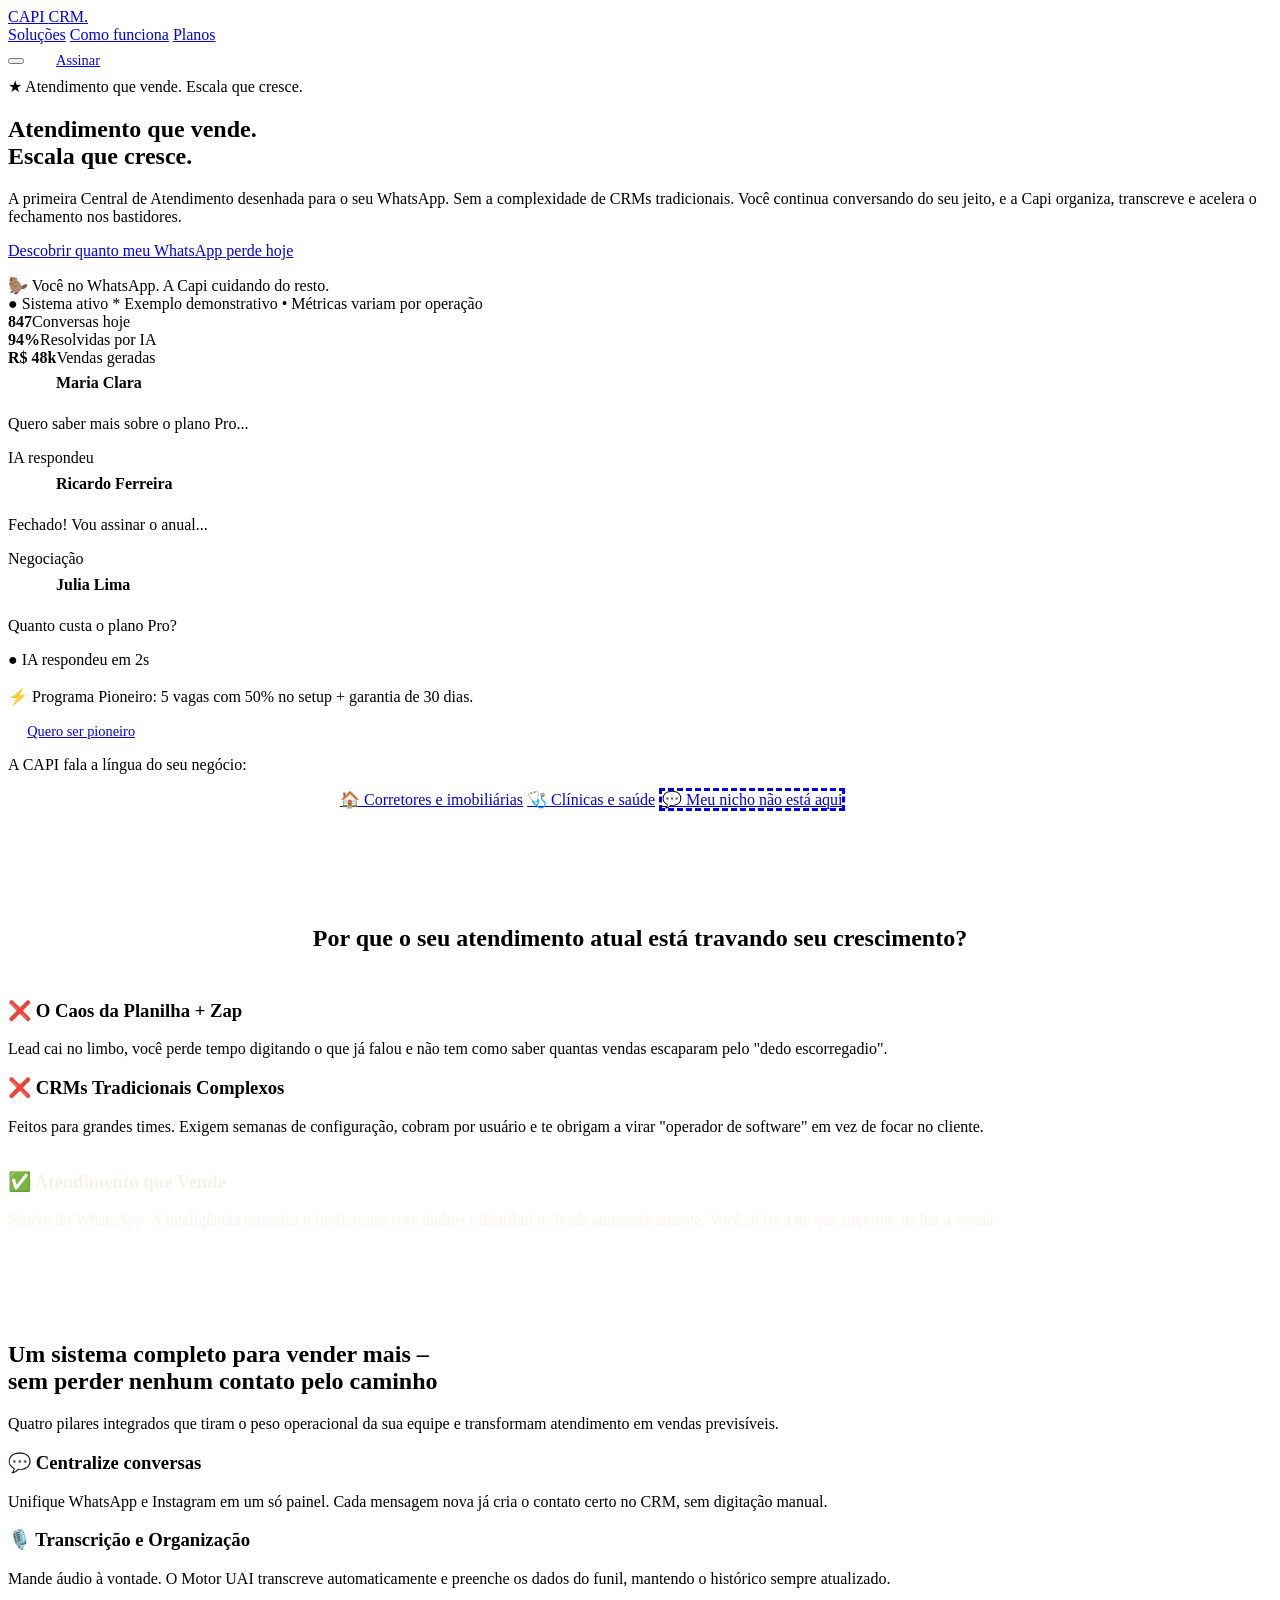
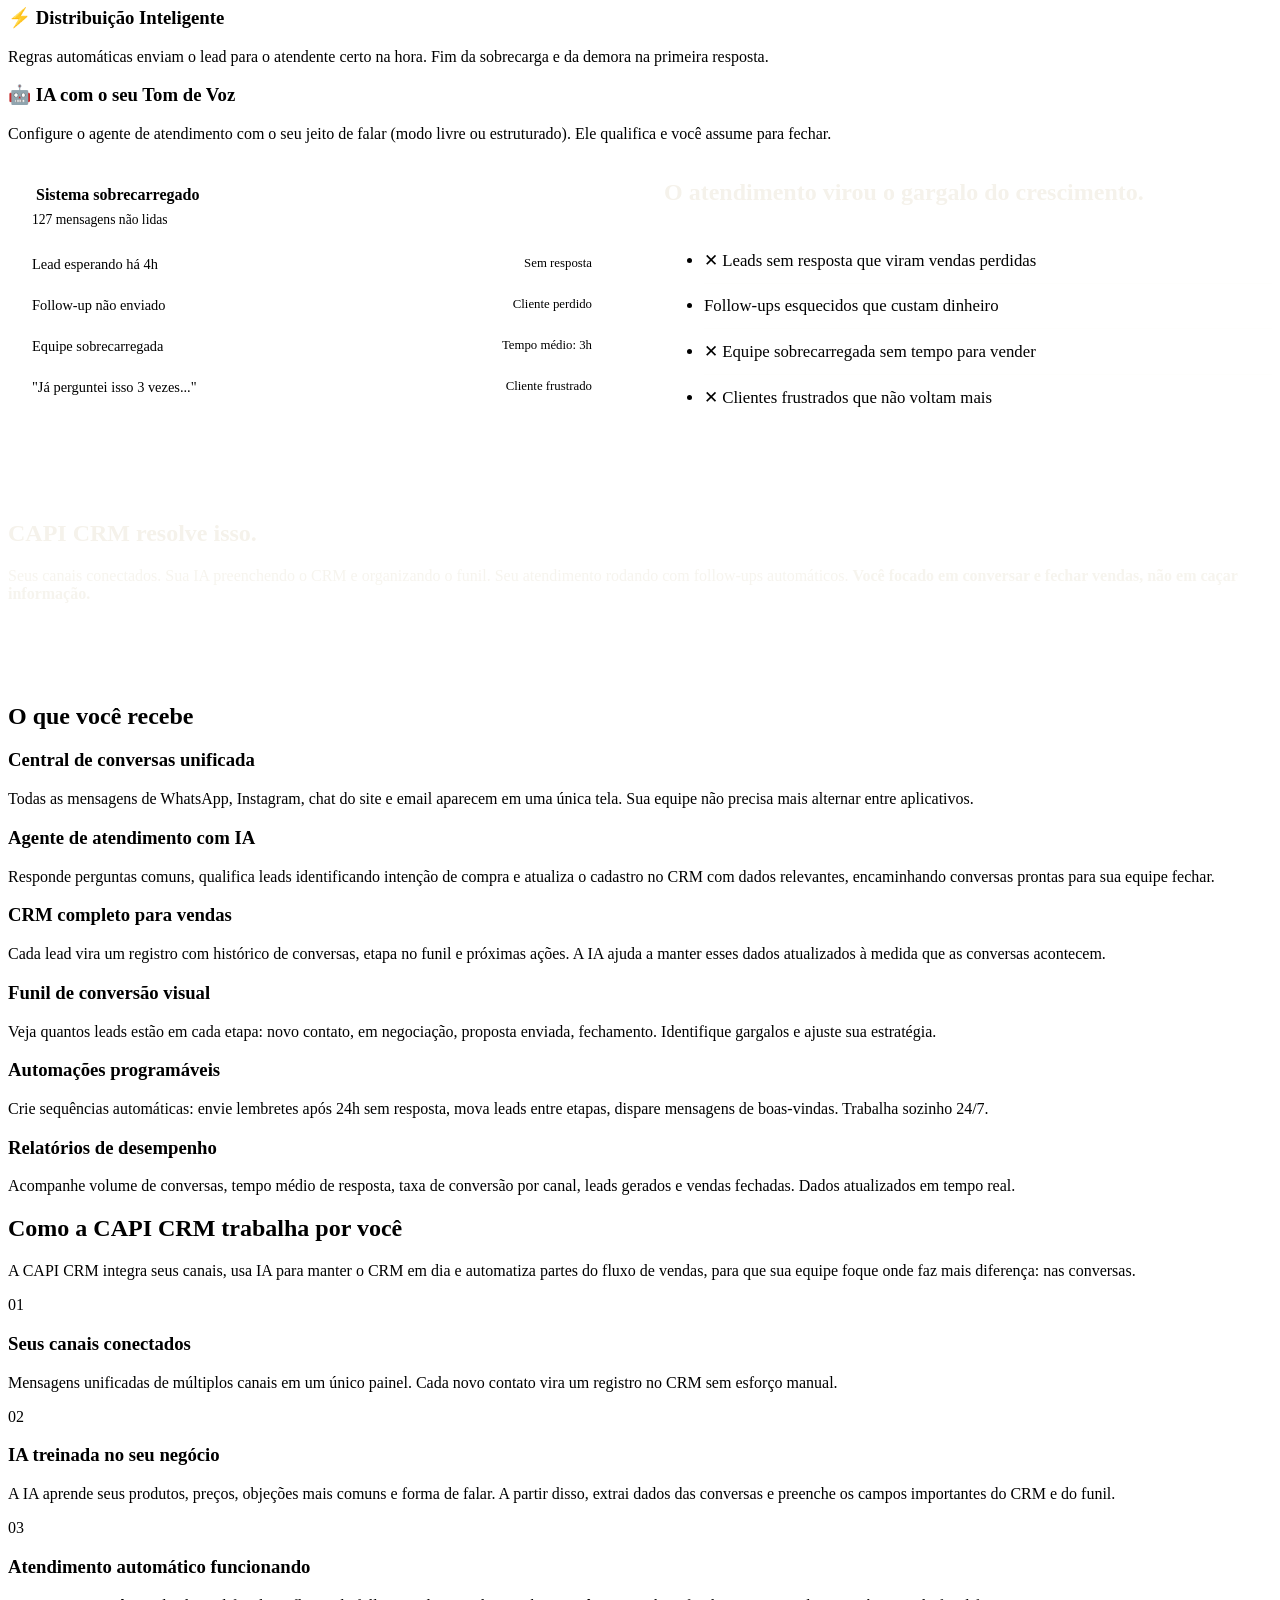
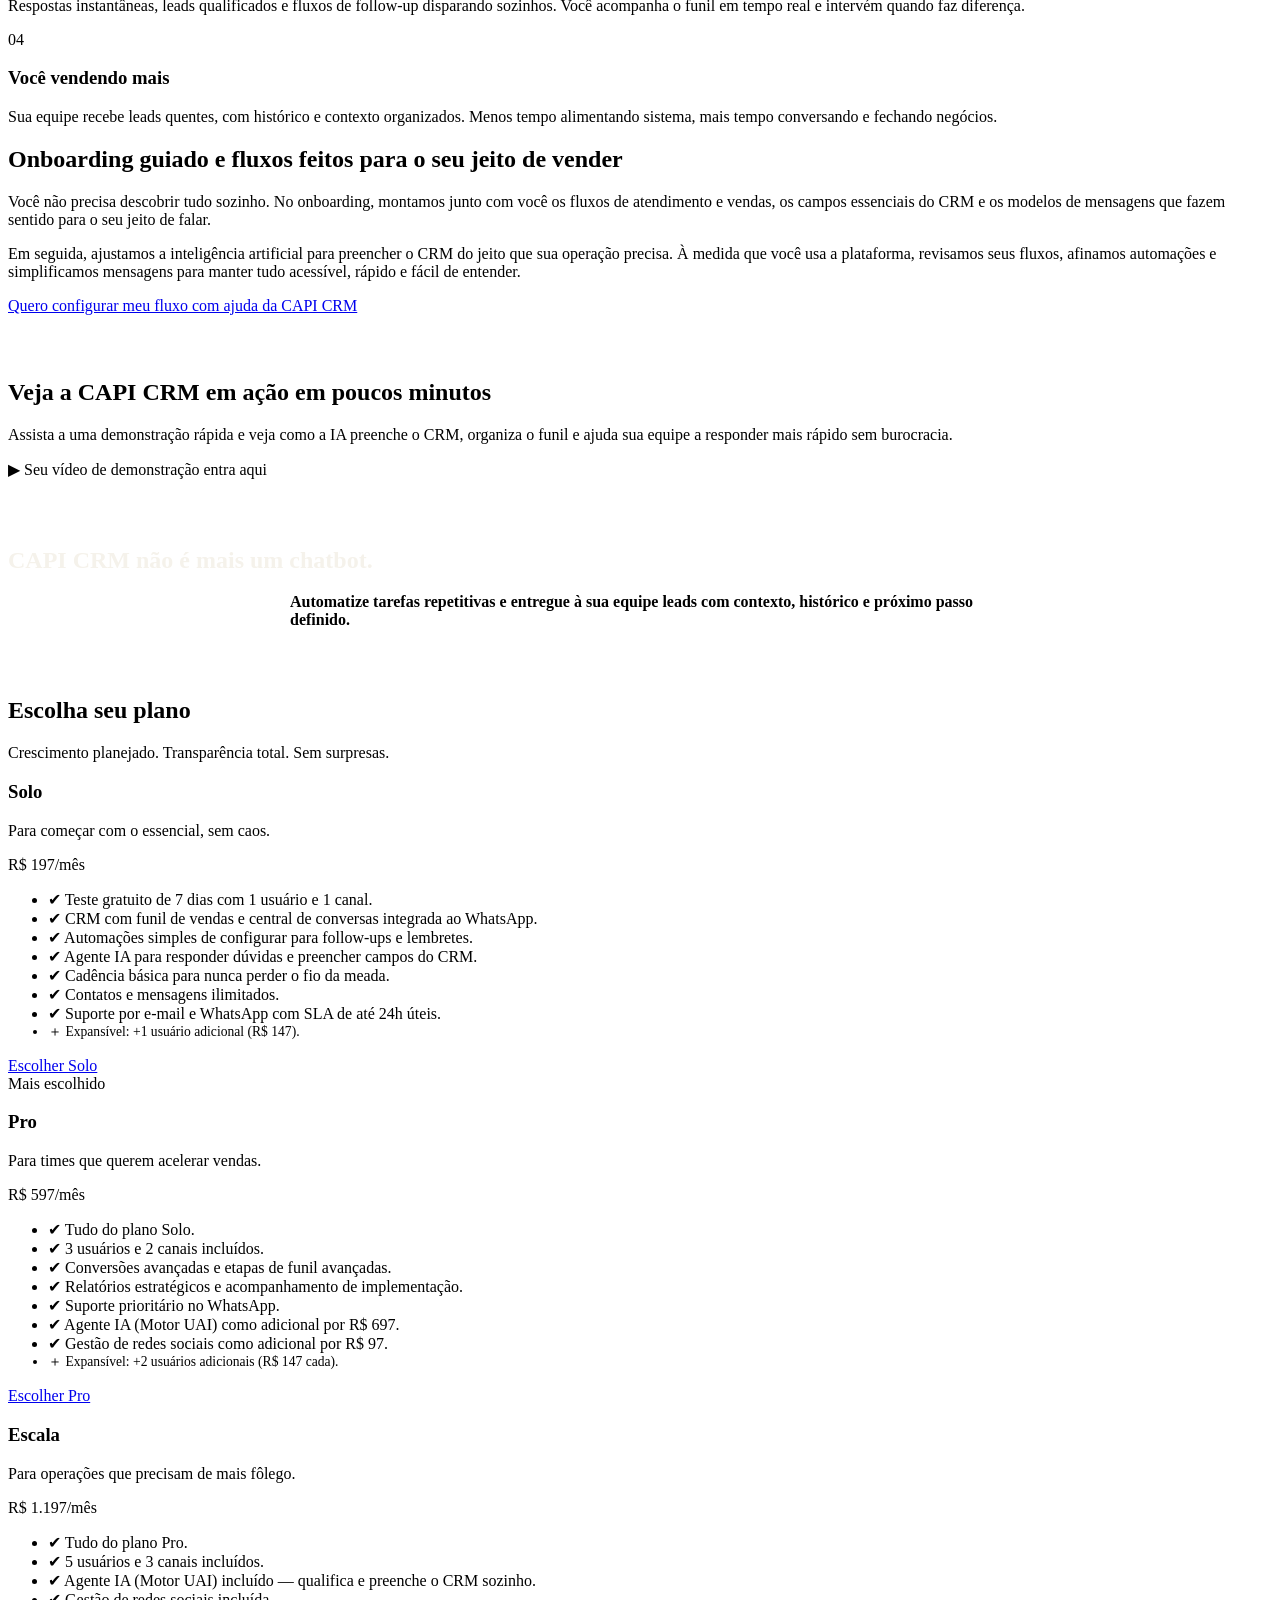
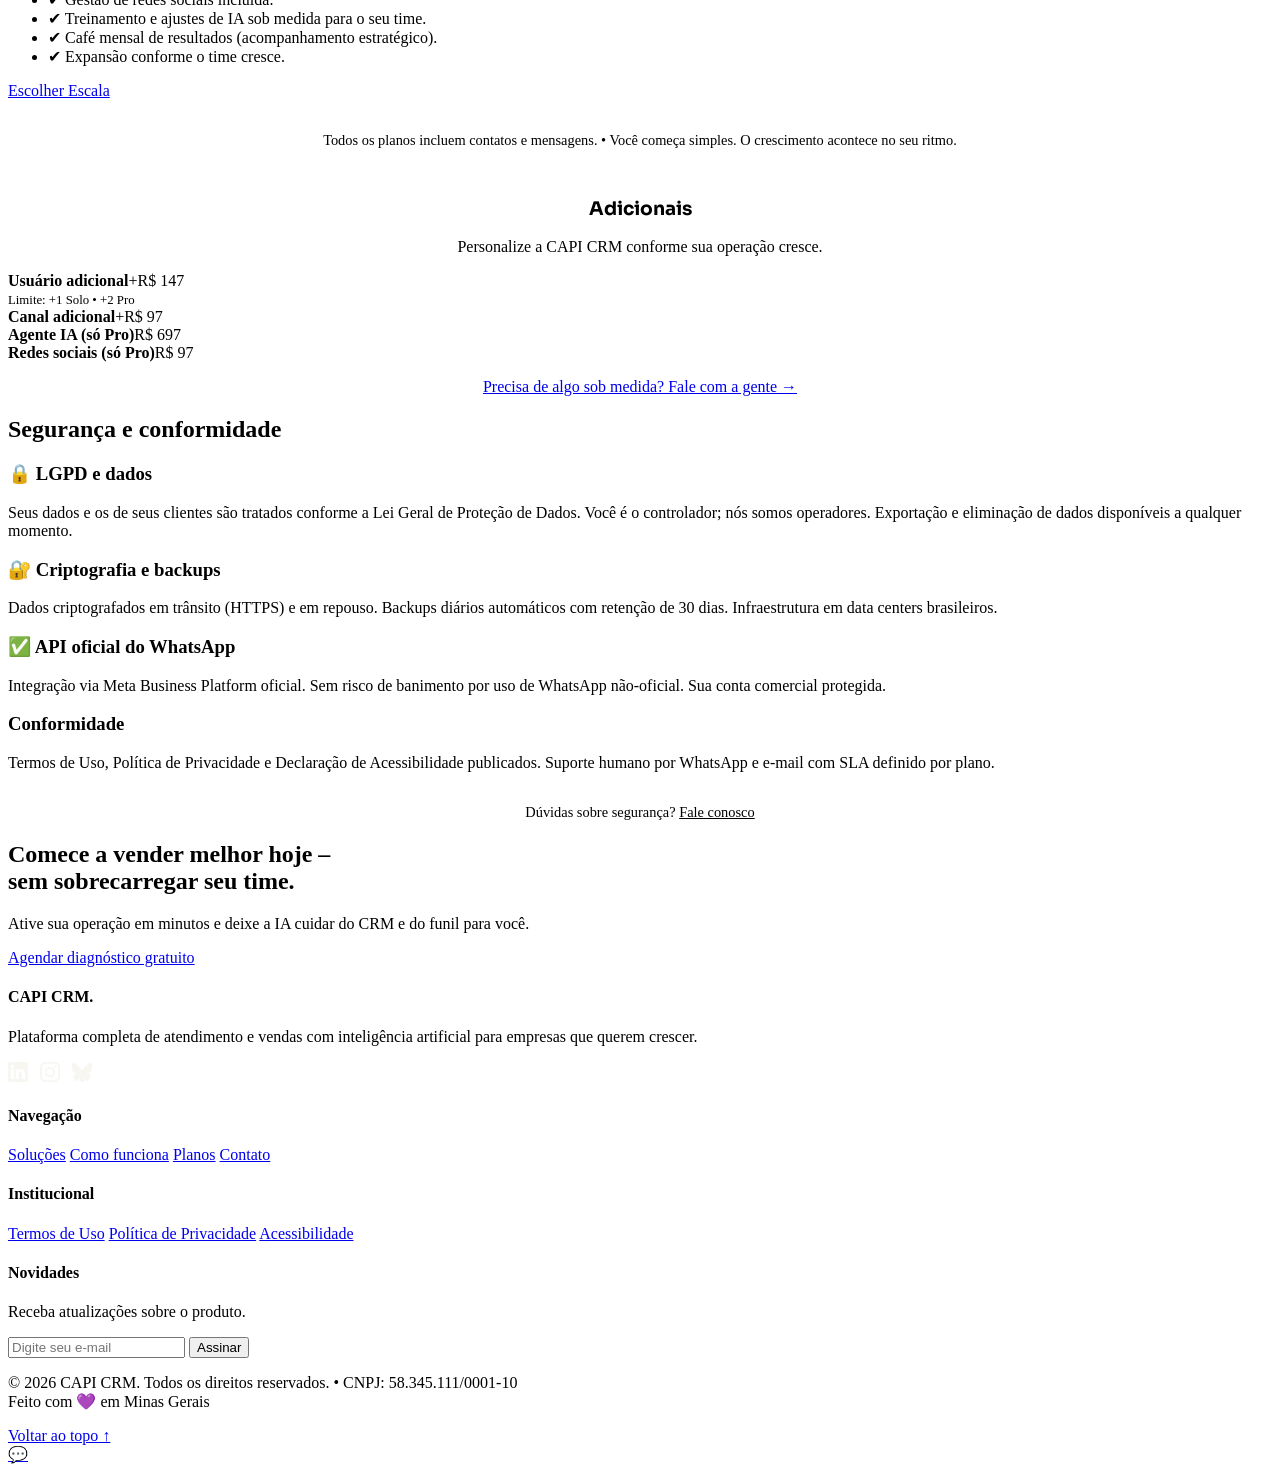
==== index.html @ 014c6a70 "Update index.html" ====
<!DOCTYPE html>
<html lang="pt-BR">
<head>
    <meta charset="UTF-8">
    <meta name="viewport" content="width=device-width, initial-scale=1.0">
    
    <!-- SEO & Meta Tags -->
    <title>CAPI CRM | Atendimento que vende. Escala que cresce.</title>
    <meta name="description" content="O CAPI CRM centraliza WhatsApp e Instagram em um só painel. IA preenche o CRM, faz follow-up e entrega venda quente. Teste 7 dias.">
    <meta name="keywords" content="CRM, WhatsApp Business, automação, IA, atendimento, vendas, follow-up">
    <meta name="author" content="CAPI CRM">
    <meta name="robots" content="index, follow">
    
    <!-- Open Graph / Facebook -->
    <meta property="og:type" content="website">
    <meta property="og:url" content="https://capicrm.ia.br/">
    <meta property="og:title" content="CAPI CRM | Atendimento que vende. Escala que cresce.">
    <meta property="og:description" content="Nenhum lead esquecido. Nenhuma conversa perdida. IA que preenche CRM e faz follow-up automático.">
    <meta property="og:image" content="https://capicrm.ia.br/og-image.jpg">
    <meta property="og:locale" content="pt_BR">
    <meta property="og:site_name" content="CAPI CRM">
    
    <!-- Twitter -->
    <meta property="twitter:card" content="summary_large_image">
    <meta property="twitter:url" content="https://capicrm.ia.br/">
    <meta property="twitter:title" content="CAPI CRM | Atendimento que vende. Escala que cresce.">
    <meta property="twitter:description" content="Nenhum lead esquecido. Nenhuma conversa perdida. IA que preenche CRM e faz follow-up automático.">
    <meta property="twitter:image" content="https://capicrm.ia.br/twitter-image.jpg">
    
    <!-- Favicon -->
    <link rel="icon" type="image/svg+xml" href="/favicon-capi.svg">
    
    <!-- Fonts -->
    <link rel="preconnect" href="https://fonts.googleapis.com">
    <link rel="preconnect" href="https://fonts.gstatic.com" crossorigin>
    <link href="https://fonts.googleapis.com/css2?family=Lexend:wght@400;500;600&family=Sora:wght@500;700;800&display=swap" rel="stylesheet">
    
    <!-- CSS -->
    <link rel="stylesheet" href="style.css">
    
    <!-- Umami Analytics -->
    <script defer src="https://cloud.umami.is/script.js" data-website-id="77a30db0-6968-4a80-81aa-db897de08b65"></script>
</head>
<body>

    <!-- HEADER -->
    <header class="site-header">
        <a href="#top" class="logo">CAPI <span class="crm">CRM</span><span class="dot">.</span></a>
        <nav>
            <a href="#solucoes">Soluções</a>
            <a href="#como-funciona">Como funciona</a>
            <a href="#planos">Planos</a>
        </nav>
        <div style="display: flex; align-items: center; gap: 1rem;">
            <button id="dark-toggle" aria-label="Alternar tema"></button>
            <a href="#planos" class="btn-primary" style="padding: 0.5rem 1rem; font-size: 0.9rem;">Assinar</a>
        </div>
    </header>

    <!-- HERO (Layout 2 colunas - Print 1) -->
    <section class="hero" id="top">
                    <div>
                <span class="badge">★ Atendimento que vende. Escala que cresce.</span>
                <h1 style="text-align: left;">Atendimento que vende.<br><span class="hl-underline" style="color: var(--brand-primary);">Escala que cresce.</span></h1>
                <p class="lead" style="text-align: left; margin-left: 0;">A primeira Central de Atendimento desenhada para o seu WhatsApp. Sem a complexidade de CRMs tradicionais. Você continua conversando do seu jeito, e a Capi organiza, transcreve e acelera o fechamento nos bastidores.</p>
                
                <div class="hero-ctas" style="justify-content: flex-start;">
                    <a href="diagnostico.html" class="btn-primary" data-umami-event="cta_diagnostico" data-umami-event-origem="hero">Descobrir quanto meu WhatsApp perde hoje</a>
                </div>
                
                <div class="trust-badges" style="justify-content: flex-start; margin-top: 1rem;">
                    <span>🦫 Você no WhatsApp. A Capi cuidando do resto.</span>
                </div>
            </div>

            <!-- Dashboard Mockup (com dados - Print 1) -->
            <div class="dashboard-mockup" style="margin-top: 0;">
                <div class="mockup-header">
                    <span class="mockup-status">● Sistema ativo</span>
                    <span class="mockup-note">* Exemplo demonstrativo • Métricas variam por operação</span>
                </div>
                <div class="mockup-stats">
                    <div class="stat"><strong>847</strong><span>Conversas hoje</span></div>
                    <div class="stat"><strong>94%</strong><span>Resolvidas por IA</span></div>
                    <div class="stat"><strong>R$ 48k</strong><span>Vendas geradas</span></div>
                </div>
                <div class="mockup-chats">
                    <div class="chat-bubble">
                        <div class="chat-avatar" style="background: var(--brand-primary); color: #fff; width: 32px; height: 32px; border-radius: 50%; display: inline-flex; align-items: center; justify-content: center; font-size: 0.75rem; font-weight: 700; margin-right: 0.75rem;">MC</div>
                        <div class="chat-content" style="display: inline; vertical-align: middle;">
                            <strong>Maria Clara</strong>
                            <p>Quero saber mais sobre o plano Pro...</p>
                        </div>
                        <span class="chat-tag">IA respondeu</span>
                    </div>
                    <div class="chat-bubble">
                        <div class="chat-avatar" style="background: var(--brand-primary); color: #fff; width: 32px; height: 32px; border-radius: 50%; display: inline-flex; align-items: center; justify-content: center; font-size: 0.75rem; font-weight: 700; margin-right: 0.75rem;">RF</div>
                        <div class="chat-content" style="display: inline; vertical-align: middle;">
                            <strong>Ricardo Ferreira</strong>
                            <p>Fechado! Vou assinar o anual...</p>
                        </div>
                        <span class="chat-tag tag-neg">Negociação</span>
                    </div>
                    <div class="chat-bubble">
                        <div class="chat-avatar" style="background: var(--brand-primary); color: #fff; width: 32px; height: 32px; border-radius: 50%; display: inline-flex; align-items: center; justify-content: center; font-size: 0.75rem; font-weight: 700; margin-right: 0.75rem;">JL</div>
                        <div class="chat-content" style="display: inline; vertical-align: middle;">
                            <strong>Julia Lima</strong>
                            <p>Quanto custa o plano Pro?</p>
                        </div>
                        <span class="chat-tag">● IA respondeu em 2s</span>
                    </div>
                </div>
            </div>
        </div>
    </section>

    <!-- Banner Pioneiro -->
    <div class="container">
        <div class="banner-pioneiro">
            <p>⚡ Programa Pioneiro: 5 vagas com 50% no setup + garantia de 30 dias.</p>
            <a href="diagnostico.html" class="btn-primary" style="padding: 0.6rem 1.2rem; font-size: 0.9rem;">Quero ser pioneiro</a>
        </div>
    </div>

    <!-- Nichos -->
    <section class="nichos">
        <div class="container">
            <p style="margin-bottom: 1rem; color: var(--text-soft);">A CAPI fala a língua do seu negócio:</p>
            <div class="nicho-grid" style="max-width: 600px; margin: 0 auto;">
                <a href="corretores.html" class="card-nicho">🏠 Corretores e imobiliárias</a>
                <a href="saude.html" class="card-nicho">🩺 Clínicas e saúde</a>
                <a href="diagnostico.html" class="card-nicho" style="border-style: dashed;">💬 Meu nicho não está aqui</a>
            </div>
        </div>
    </section>

    <!-- SEÇÃO: O FIM DO IMPROVISO (OCEANO AZUL) -->
    <section style="background: var(--bg-tint); padding: 4rem 0; margin: 2rem 0; border-radius: 12px;">
        <div class="container">
            <h2 style="text-align: center; margin-bottom: 3rem;">Por que o seu atendimento atual está travando seu crescimento?</h2>
            <div class="grid-3" style="gap: 2rem;">
                <!-- Coluna 1: O Caos -->
                <div class="card-feature" style="border-color: var(--alert-border);">
                    <h3 style="color: var(--alert-text);">❌ O Caos da Planilha + Zap</h3>
                    <p>Lead cai no limbo, você perde tempo digitando o que já falou e não tem como saber quantas vendas escaparam pelo "dedo escorregadio".</p>
                </div>

                <!-- Coluna 2: O Excesso -->
                <div class="card-feature">
                    <h3>❌ CRMs Tradicionais Complexos</h3>
                    <p>Feitos para grandes times. Exigem semanas de configuração, cobram por usuário e te obrigam a virar "operador de software" em vez de focar no cliente.</p>
                </div>

                <!-- Coluna 3: A Solução CAPI (Destaque) -->
                <div class="card-feature" style="background: var(--brand-dark); color: #F5F2EB; border: none; position: relative; overflow: hidden;">
                    <span style="position: absolute; top: 12px; right: 12px; background: var(--cta-on-dark); color: #fff; padding: 4px 12px; border-radius: 20px; font-size: 0.75rem; font-weight: bold; font-family: 'Sora', sans-serif;">O JEITO CAPI</span>
                    <h3 style="color: #F5F2EB;">✅ Atendimento que Vende</h3>
                    <p style="color: rgba(245,242,235,0.85);">Nativo do WhatsApp. A inteligência organiza o funil, transcreve áudios e distribui os leads automaticamente. Você só foca no que importa: fechar a venda.</p>
                </div>
            </div>
        </div>
    </section>
    <!-- FIM DA SEÇÃO -->

    <!-- 4 Pilares -->
    <section id="solucoes">
        <div class="container">
            <h2>Um sistema completo para vender mais –<br>sem perder nenhum contato pelo caminho</h2>
            <p class="sub">Quatro pilares integrados que tiram o peso operacional da sua equipe e transformam atendimento em vendas previsíveis.</p>
            
            <div class="grid-4">
                <div class="card-feature">
                    <h3>💬 Centralize conversas</h3>
                    <p>Unifique WhatsApp e Instagram em um só painel. Cada mensagem nova já cria o contato certo no CRM, sem digitação manual.</p>
                </div>
                <div class="card-feature">
                    <h3>🎙️ Transcrição e Organização</h3>
                    <p>Mande áudio à vontade. O Motor UAI transcreve automaticamente e preenche os dados do funil, mantendo o histórico sempre atualizado.</p>
                </div>
                <div class="card-feature">
                    <h3>⚡ Distribuição Inteligente</h3>
                    <p>Regras automáticas enviam o lead para o atendente certo na hora. Fim da sobrecarga e da demora na primeira resposta.</p>
                </div>
                <div class="card-feature">
                    <h3>🤖 IA com o seu Tom de Voz</h3>
                    <p>Configure o agente de atendimento com o seu jeito de falar (modo livre ou estruturado). Ele qualifica e você assume para fechar.</p>
                </div>
            </div>
        </div>
    </section>

    <!-- Dor (Seção Escura com card visual - Print 1) -->
    <section class="dor">
        <div class="container" style="display: grid; grid-template-columns: 1fr 1fr; gap: 3rem; align-items: center;">
            <div class="dor-visual">
                <div class="dor-card" style="background: var(--alert-bg); border: 1px solid var(--alert-border); border-radius: 12px; padding: 1.5rem;">
                    <strong style="color: var(--alert-text); display: block; margin-bottom: 0.5rem;">️ Sistema sobrecarregado</strong>
                    <span style="font-size: 0.85rem; color: var(--alert-text); display: block; margin-bottom: 1rem;">127 mensagens não lidas</span>
                    <ul style="list-style: none; padding: 0; margin: 0;">
                        <li style="padding: 0.75rem 0; border-bottom: 1px solid var(--alert-border); font-size: 0.9rem; display: flex; justify-content: space-between;">
                            Lead esperando há 4h <span style="color: var(--alert-text); font-size: 0.8rem;">Sem resposta</span>
                        </li>
                        <li style="padding: 0.75rem 0; border-bottom: 1px solid var(--alert-border); font-size: 0.9rem; display: flex; justify-content: space-between;">
                            Follow-up não enviado <span style="color: var(--alert-text); font-size: 0.8rem;">Cliente perdido</span>
                        </li>
                        <li style="padding: 0.75rem 0; border-bottom: 1px solid var(--alert-border); font-size: 0.9rem; display: flex; justify-content: space-between;">
                            Equipe sobrecarregada <span style="color: var(--alert-text); font-size: 0.8rem;">Tempo médio: 3h</span>
                        </li>
                        <li style="padding: 0.75rem 0; font-size: 0.9rem; display: flex; justify-content: space-between;">
                            "Já perguntei isso 3 vezes..." <span style="color: var(--alert-text); font-size: 0.8rem;">Cliente frustrado</span>
                        </li>
                    </ul>
                </div>
            </div>
            <div>
                <h2 style="text-align: left; color: #F5F2EB;">O atendimento virou o gargalo do crescimento.</h2>
                <ul class="lista-dor" style="max-width: none; margin-top: 2rem;">
                    <li style="padding: 0.75rem 0; border-bottom: 1px solid rgba(245,242,235,0.1); font-size: 1.05rem;">✕ Leads sem resposta que viram vendas perdidas</li>
                    <li style="padding: 0.75rem 0; border-bottom: 1px solid rgba(245,242,235,0.1); font-size: 1.05rem;"> Follow-ups esquecidos que custam dinheiro</li>
                    <li style="padding: 0.75rem 0; border-bottom: 1px solid rgba(245,242,235,0.1); font-size: 1.05rem;">✕ Equipe sobrecarregada sem tempo para vender</li>
                    <li style="padding: 0.75rem 0; font-size: 1.05rem;">✕ Clientes frustrados que não voltam mais</li>
                </ul>
            </div>
        </div>
    </section>

    <!-- Solução (Fundo escuro - Print 1) -->
    <section class="solucao" style="background: var(--brand-dark); padding: 4rem 0;">
        <div class="container">
            <h2 style="color: #F5F2EB;">CAPI CRM resolve isso.</h2>
            <p style="color: rgba(245,242,235,0.85);">Seus canais conectados. Sua IA preenchendo o CRM e organizando o funil. Seu atendimento rodando com follow-ups automáticos. <strong style="color: var(--cta-on-dark);">Você focado em conversar e fechar vendas, não em caçar informação.</strong></p>
        </div>
    </section>

    <!-- O que você recebe -->
    <section>
        <div class="container">
            <h2>O que você recebe</h2>
            <div class="grid-2">
                <div class="card-feature">
                    <h3>Central de conversas unificada</h3>
                    <p>Todas as mensagens de WhatsApp, Instagram, chat do site e email aparecem em uma única tela. Sua equipe não precisa mais alternar entre aplicativos.</p>
                </div>
                <div class="card-feature">
                    <h3>Agente de atendimento com IA</h3>
                    <p>Responde perguntas comuns, qualifica leads identificando intenção de compra e atualiza o cadastro no CRM com dados relevantes, encaminhando conversas prontas para sua equipe fechar.</p>
                </div>
                <div class="card-feature">
                    <h3>CRM completo para vendas</h3>
                    <p>Cada lead vira um registro com histórico de conversas, etapa no funil e próximas ações. A IA ajuda a manter esses dados atualizados à medida que as conversas acontecem.</p>
                </div>
                <div class="card-feature">
                    <h3>Funil de conversão visual</h3>
                    <p>Veja quantos leads estão em cada etapa: novo contato, em negociação, proposta enviada, fechamento. Identifique gargalos e ajuste sua estratégia.</p>
                </div>
                <div class="card-feature">
                    <h3>Automações programáveis</h3>
                    <p>Crie sequências automáticas: envie lembretes após 24h sem resposta, mova leads entre etapas, dispare mensagens de boas-vindas. Trabalha sozinho 24/7.</p>
                </div>
                <div class="card-feature">
                    <h3>Relatórios de desempenho</h3>
                    <p>Acompanhe volume de conversas, tempo médio de resposta, taxa de conversão por canal, leads gerados e vendas fechadas. Dados atualizados em tempo real.</p>
                </div>
            </div>
        </div>
    </section>

    <!-- Como funciona -->
    <section id="como-funciona" style="background: var(--bg-tint);">
        <div class="container">
            <h2>Como a CAPI CRM trabalha por você</h2>
            <p class="sub">A CAPI CRM integra seus canais, usa IA para manter o CRM em dia e automatiza partes do fluxo de vendas, para que sua equipe foque onde faz mais diferença: nas conversas.</p>
            
            <div class="steps">
                <div class="step">
                    <span>01</span>
                    <h3>Seus canais conectados</h3>
                    <p>Mensagens unificadas de múltiplos canais em um único painel. Cada novo contato vira um registro no CRM sem esforço manual.</p>
                </div>
                <div class="step">
                    <span>02</span>
                    <h3>IA treinada no seu negócio</h3>
                    <p>A IA aprende seus produtos, preços, objeções mais comuns e forma de falar. A partir disso, extrai dados das conversas e preenche os campos importantes do CRM e do funil.</p>
                </div>
                <div class="step">
                    <span>03</span>
                    <h3>Atendimento automático funcionando</h3>
                    <p>Respostas instantâneas, leads qualificados e fluxos de follow-up disparando sozinhos. Você acompanha o funil em tempo real e intervém quando faz diferença.</p>
                </div>
                <div class="step">
                    <span>04</span>
                    <h3>Você vendendo mais</h3>
                    <p>Sua equipe recebe leads quentes, com histórico e contexto organizados. Menos tempo alimentando sistema, mais tempo conversando e fechando negócios.</p>
                </div>
            </div>
        </div>
    </section>

    <!-- Onboarding e Vídeo -->
    <section class="onboarding-video">
        <div class="container">
            <h2>Onboarding guiado e fluxos feitos para o seu jeito de vender</h2>
            <p>Você não precisa descobrir tudo sozinho. No onboarding, montamos junto com você os fluxos de atendimento e vendas, os campos essenciais do CRM e os modelos de mensagens que fazem sentido para o seu jeito de falar.</p>
            <p>Em seguida, ajustamos a inteligência artificial para preencher o CRM do jeito que sua operação precisa. À medida que você usa a plataforma, revisamos seus fluxos, afinamos automações e simplificamos mensagens para manter tudo acessível, rápido e fácil de entender.</p>
            <a href="diagnostico.html" class="btn-secondary">Quero configurar meu fluxo com ajuda da CAPI CRM</a>
            
            <h2 style="margin-top: 4rem;">Veja a CAPI CRM em ação em poucos minutos</h2>
            <p>Assista a uma demonstração rápida e veja como a IA preenche o CRM, organiza o funil e ajuda sua equipe a responder mais rápido sem burocracia.</p>
            <div class="video-placeholder">
                ▶ Seu vídeo de demonstração entra aqui
            </div>
        </div>
    </section>

    <!-- CTA Intermediário (Print 1) -->
    <section class="dor" style="padding: 3rem 0;">
        <div class="container text-center">
            <h2 style="color: #F5F2EB;">CAPI CRM não é mais um chatbot.</h2>
            <p style="color: var(--cta-on-dark); font-weight: 600; max-width: 700px; margin: 1rem auto 0;">Automatize tarefas repetitivas e entregue à sua equipe leads com contexto, histórico e próximo passo definido.</p>
        </div>
    </section>

    <!-- Planos -->
    <section id="planos">
        <div class="container">
            <h2>Escolha seu plano</h2>
            <p class="sub">Crescimento planejado. Transparência total. Sem surpresas.</p>
            
            <div class="grid-3">
                <!-- Solo -->
                <div class="card-plano">
                    <h3>Solo</h3>
                    <p class="desc">Para começar com o essencial, sem caos.</p>
                    <div class="preco">R$ 197<span>/mês</span></div>
                    <ul class="lista-planos">
                        <li>✔ Teste gratuito de 7 dias com 1 usuário e 1 canal.</li>
                        <li>✔ CRM com funil de vendas e central de conversas integrada ao WhatsApp.</li>
                        <li>✔ Automações simples de configurar para follow-ups e lembretes.</li>
                        <li>✔ Agente IA para responder dúvidas e preencher campos do CRM.</li>
                        <li>✔ Cadência básica para nunca perder o fio da meada.</li>
                        <li>✔ Contatos e mensagens ilimitados.</li>
                        <li>✔ Suporte por e-mail e WhatsApp com SLA de até 24h úteis.</li>
                        <li style="color: var(--text-soft); font-size: 0.85rem;">＋ Expansível: +1 usuário adicional (R$ 147).</li>
                    </ul>
                    <a href="http://app.capicrm.ia.br/enrollment/new?product=CAPI+Solo" class="btn-secondary" style="width:100%; text-align:center; box-sizing:border-box;">Escolher Solo</a>
                </div>
                
                <!-- Pro -->
                <div class="card-plano destaque">
                    <span class="badge-destaque">Mais escolhido</span>
                    <h3>Pro</h3>
                    <p class="desc">Para times que querem acelerar vendas.</p>
                    <div class="preco">R$ 597<span>/mês</span></div>
                    <ul class="lista-planos">
                        <li>✔ Tudo do plano Solo.</li>
                        <li>✔ 3 usuários e 2 canais incluídos.</li>
                        <li>✔ Conversões avançadas e etapas de funil avançadas.</li>
                        <li>✔ Relatórios estratégicos e acompanhamento de implementação.</li>
                        <li>✔ Suporte prioritário no WhatsApp.</li>
                        <li>✔ Agente IA (Motor UAI) como adicional por R$ 697.</li>
                        <li>✔ Gestão de redes sociais como adicional por R$ 97.</li>
                        <li style="color: var(--text-soft); font-size: 0.85rem;">＋ Expansível: +2 usuários adicionais (R$ 147 cada).</li>
                    </ul>
                    <a href="http://app.capicrm.ia.br/enrollment/new?product=CAPI+Pro" class="btn-primary" style="width:100%; text-align:center; box-sizing:border-box;">Escolher Pro</a>
                </div>

                <!-- Escala -->
                <div class="card-plano">
                    <h3>Escala</h3>
                    <p class="desc">Para operações que precisam de mais fôlego.</p>
                    <div class="preco">R$ 1.197<span>/mês</span></div>
                    <ul class="lista-planos">
                        <li>✔ Tudo do plano Pro.</li>
                        <li>✔ 5 usuários e 3 canais incluídos.</li>
                        <li>✔ Agente IA (Motor UAI) incluído — qualifica e preenche o CRM sozinho.</li>
                        <li>✔ Gestão de redes sociais incluída.</li>
                        <li>✔ Treinamento e ajustes de IA sob medida para o seu time.</li>
                        <li>✔ Café mensal de resultados (acompanhamento estratégico).</li>
                        <li>✔ Expansão conforme o time cresce.</li>
                    </ul>
                    <a href="http://app.capicrm.ia.br/enrollment/new?product=CAPI+Escala" class="btn-secondary" style="width:100%; text-align:center; box-sizing:border-box;">Escolher Escala</a>
                </div>
            </div>
            
            <p style="text-align: center; margin-top: 2rem; color: var(--text-soft); font-size: 0.9rem;">Todos os planos incluem contatos e mensagens. • Você começa simples. O crescimento acontece no seu ritmo.</p>

            <!-- Add-ons -->
            <h3 style="text-align: center; margin-top: 3rem; font-family: 'Sora', sans-serif;">Adicionais</h3>
            <p style="text-align: center; color: var(--text-soft); margin-bottom: 1rem;">Personalize a CAPI CRM conforme sua operação cresce.</p>
            <div class="grid-add-ons">
                <div><strong>Usuário adicional</strong>+R$ 147<br><span style="font-size:0.8rem; color:var(--text-soft);">Limite: +1 Solo • +2 Pro</span></div>
                <div><strong>Canal adicional</strong>+R$ 97</div>
                <div><strong>Agente IA (só Pro)</strong>R$ 697</div>
                <div><strong>Redes sociais (só Pro)</strong>R$ 97</div>
            </div>
            <div style="text-align: center; margin-top: 1rem;">
                <a href="diagnostico.html" class="btn-text">Precisa de algo sob medida? Fale com a gente →</a>
            </div>
        </div>
    </section>

    <!-- Segurança -->
    <section class="seguranca">
        <div class="container">
            <h2>Segurança e conformidade</h2>
            <div class="grid-2">
                <div class="card-feature">
                    <h3>🔒 LGPD e dados</h3>
                    <p>Seus dados e os de seus clientes são tratados conforme a Lei Geral de Proteção de Dados. Você é o controlador; nós somos operadores. Exportação e eliminação de dados disponíveis a qualquer momento.</p>
                </div>
                <div class="card-feature">
                    <h3>🔐 Criptografia e backups</h3>
                    <p>Dados criptografados em trânsito (HTTPS) e em repouso. Backups diários automáticos com retenção de 30 dias. Infraestrutura em data centers brasileiros.</p>
                </div>
                <div class="card-feature">
                    <h3>✅ API oficial do WhatsApp</h3>
                    <p>Integração via Meta Business Platform oficial. Sem risco de banimento por uso de WhatsApp não-oficial. Sua conta comercial protegida.</p>
                </div>
                <div class="card-feature">
                    <h3> Conformidade</h3>
                    <p>Termos de Uso, Política de Privacidade e Declaração de Acessibilidade publicados. Suporte humano por WhatsApp e e-mail com SLA definido por plano.</p>
                </div>
            </div>
            <p style="text-align: center; margin-top: 2rem; color: var(--text-soft); font-size: 0.9rem;">Dúvidas sobre segurança? <a href="mailto:contato@capicrm.ia.br" style="color: var(--brand-primary);">Fale conosco</a></p>
        </div>
    </section>

    <!-- CTA Final -->
    <section class="cta-final">
        <div class="container">
            <h2>Comece a vender melhor hoje –<br>sem sobrecarregar seu time.</h2>
            <p>Ative sua operação em minutos e deixe a IA cuidar do CRM e do funil para você.</p>
            <a href="diagnostico.html" class="btn-primary" data-umami-event="cta_diagnostico" data-umami-event-origem="footer">Agendar diagnóstico gratuito</a>
        </div>
    </section>

    <!-- FOOTER -->
    <footer class="site-footer">
        <div class="container">
            <div class="footer-grid">
                <div>
                    <h4>CAPI CRM.</h4>
                    <p>Plataforma completa de atendimento e vendas com inteligência artificial para empresas que querem crescer.</p>
                    <div class="social-icons" style="display: flex; gap: 0.75rem; margin-top: 1rem;">
    <a href="https://linkedin.com/company/capicrm" target="_blank" aria-label="LinkedIn" style="color: rgba(245,242,235,0.7); transition: color 0.2s;">
        <svg width="20" height="20" viewBox="0 0 24 24" fill="currentColor"><path d="M20.447 20.452h-3.554v-5.569c0-1.328-.027-3.037-1.852-3.037-1.853 0-2.136 1.445-2.136 2.939v5.667H9.351V9h3.414v1.561h.046c.477-.9 1.637-1.85 3.37-1.85 3.601 0 4.267 2.37 4.267 5.455v6.286zM5.337 7.433a2.062 2.062 0 01-2.063-2.065 2.064 2.064 0 112.063 2.065zm1.782 13.019H3.555V9h3.564v11.452zM22.225 0H1.771C.792 0 0 .774 0 1.729v20.542C0 23.227.792 24 1.771 24h20.451C23.2 24 24 23.227 24 22.271V1.729C24 .774 23.2 0 22.222 0h.003z"/></svg>
    </a>
    <a href="https://instagram.com/capicrm.ia.br" target="_blank" aria-label="Instagram" style="color: rgba(245,242,235,0.7); transition: color 0.2s;">
        <svg width="20" height="20" viewBox="0 0 24 24" fill="currentColor"><path d="M12 2.163c3.204 0 3.584.012 4.85.07 3.252.148 4.771 1.691 4.919 4.919.058 1.265.069 1.645.069 4.849 0 3.205-.012 3.584-.069 4.849-.149 3.225-1.664 4.771-4.919 4.919-1.266.058-1.644.07-4.85.07-3.204 0-3.584-.012-4.849-.07-3.26-.149-4.771-1.699-4.919-4.92-.058-1.265-.07-1.644-.07-4.849 0-3.204.013-3.583.07-4.849.149-3.227 1.664-4.771 4.919-4.919 1.266-.057 1.645-.069 4.849-.069zM12 0C8.741 0 8.333.014 7.053.072 2.695.272.273 2.69.073 7.052.014 8.333 0 8.741 0 12c0 3.259.014 3.668.072 4.948.2 4.358 2.618 6.78 6.98 6.98C8.333 23.986 8.741 24 12 24c3.259 0 3.668-.014 4.948-.072 4.354-.2 6.782-2.618 6.979-6.98.059-1.28.073-1.689.073-4.948 0-3.259-.014-3.667-.072-4.947-.196-4.354-2.617-6.78-6.979-6.98C15.668.014 15.259 0 12 0zm0 5.838a6.162 6.162 0 100 12.324 6.162 6.162 0 000-12.324zM12 16a4 4 0 110-8 4 4 0 010 8zm6.406-11.845a1.44 1.44 0 100 2.881 1.44 1.44 0 000-2.881z"/></svg>
    </a>
    <a href="https://bsky.app/profile/capicrm.ia.br" target="_blank" aria-label="BlueSky" style="color: rgba(245,242,235,0.7); transition: color 0.2s;">
        <svg width="20" height="20" viewBox="0 0 24 24" fill="currentColor"><path d="M12 10.8c-1.087-2.114-4.046-6.053-6.798-7.995C2.566.944 1.561 1.266.902 1.565.139 1.908 0 3.08 0 3.768c0 .69.378 5.65.624 6.479.78 2.617 3.6 3.477 6.156 3.164-3.69.54-6.93 2.34-3.45 7.41 3.84 5.61 5.24-1.21 5.676-3.47.043.22.043.77.043.99 0 2.29-.59 5.73 2.95 5.73s2.95-3.44 2.95-5.73c0-.22 0-.77.043-.99.436 2.26 1.836 9.08 5.676 3.47 3.48-5.07.24-6.87-3.45-7.41 2.556.313 5.376-.547 6.156-3.164.246-.829.624-5.789.624-6.479 0-.688-.139-1.86-.902-2.203-.659-.299-1.664-.621-4.3 1.24C16.046 4.747 13.087 8.686 12 10.8z"/></svg>
    </a>
</div>
                </div>
                <div>
                    <h4>Navegação</h4>
                    <a href="#solucoes">Soluções</a>
                    <a href="#como-funciona">Como funciona</a>
                    <a href="#planos">Planos</a>
                    <a href="diagnostico.html">Contato</a>
                </div>
                <div>
                    <h4>Institucional</h4>
                    <a href="/termos-de-uso.html">Termos de Uso</a>
                    <a href="/politica-de-privacidade.html">Política de Privacidade</a>
                    <a href="/acessibilidade.html">Acessibilidade</a>
                </div>
                <div>
                    <h4>Novidades</h4>
                    <p>Receba atualizações sobre o produto.</p>
                    <form class="newsletter-form" onsubmit="event.preventDefault(); alert('Obrigado por assinar!');">
                        <input type="email" placeholder="Digite seu e-mail" required>
                        <button type="submit">Assinar</button>
                    </form>
                </div>
            </div>
            <div class="footer-bottom">
                <p>© 2026 CAPI CRM. Todos os direitos reservados. • CNPJ: 58.345.111/0001-10<br>Feito com <span id="mineiro-icon">💜</span> em Minas Gerais</p>
                <a href="#top">Voltar ao topo ↑</a>
            </div>
        </div>
    </footer>

    <!-- WhatsApp Flutuante -->
    <a href="https://wa.me/5531984470001" class="whats-flutuante" target="_blank" aria-label="Fale conosco no WhatsApp">
        💬
    </a>

    <script src="main.js"></script>
</body>
</html>
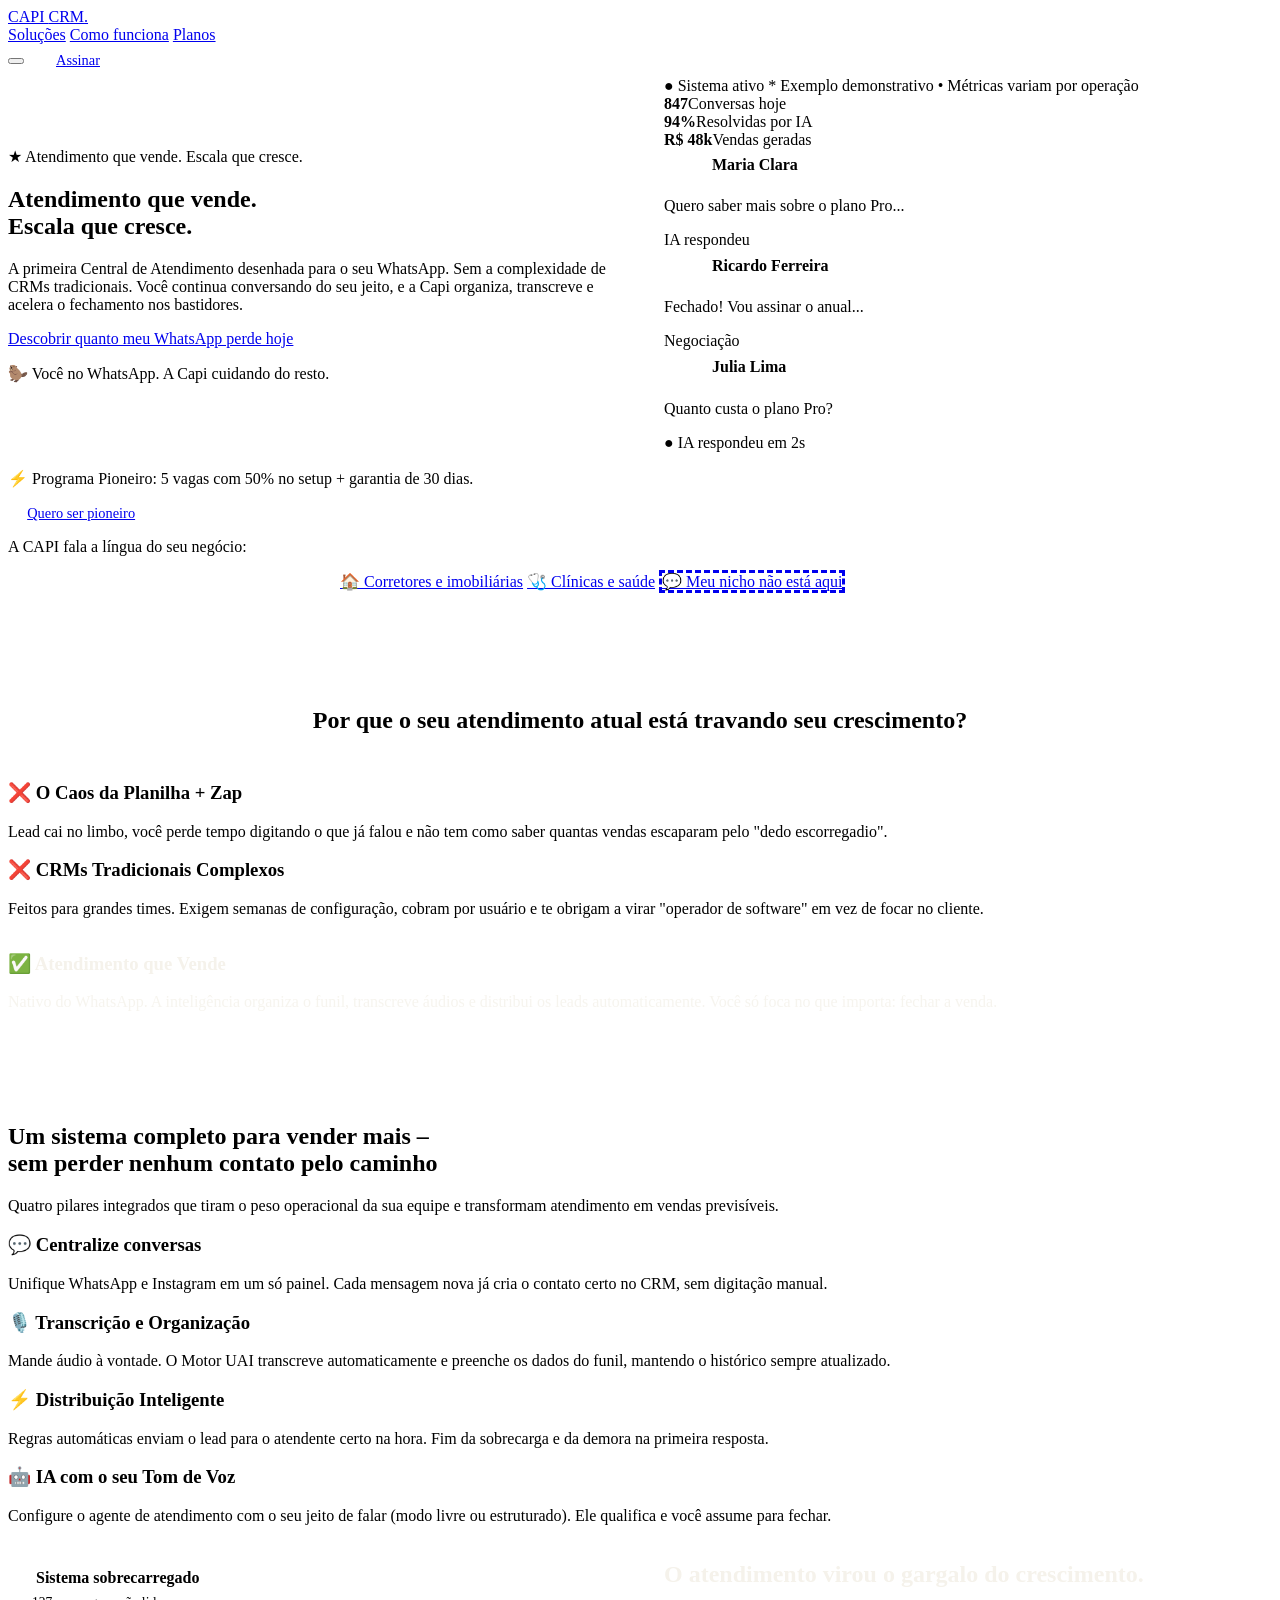
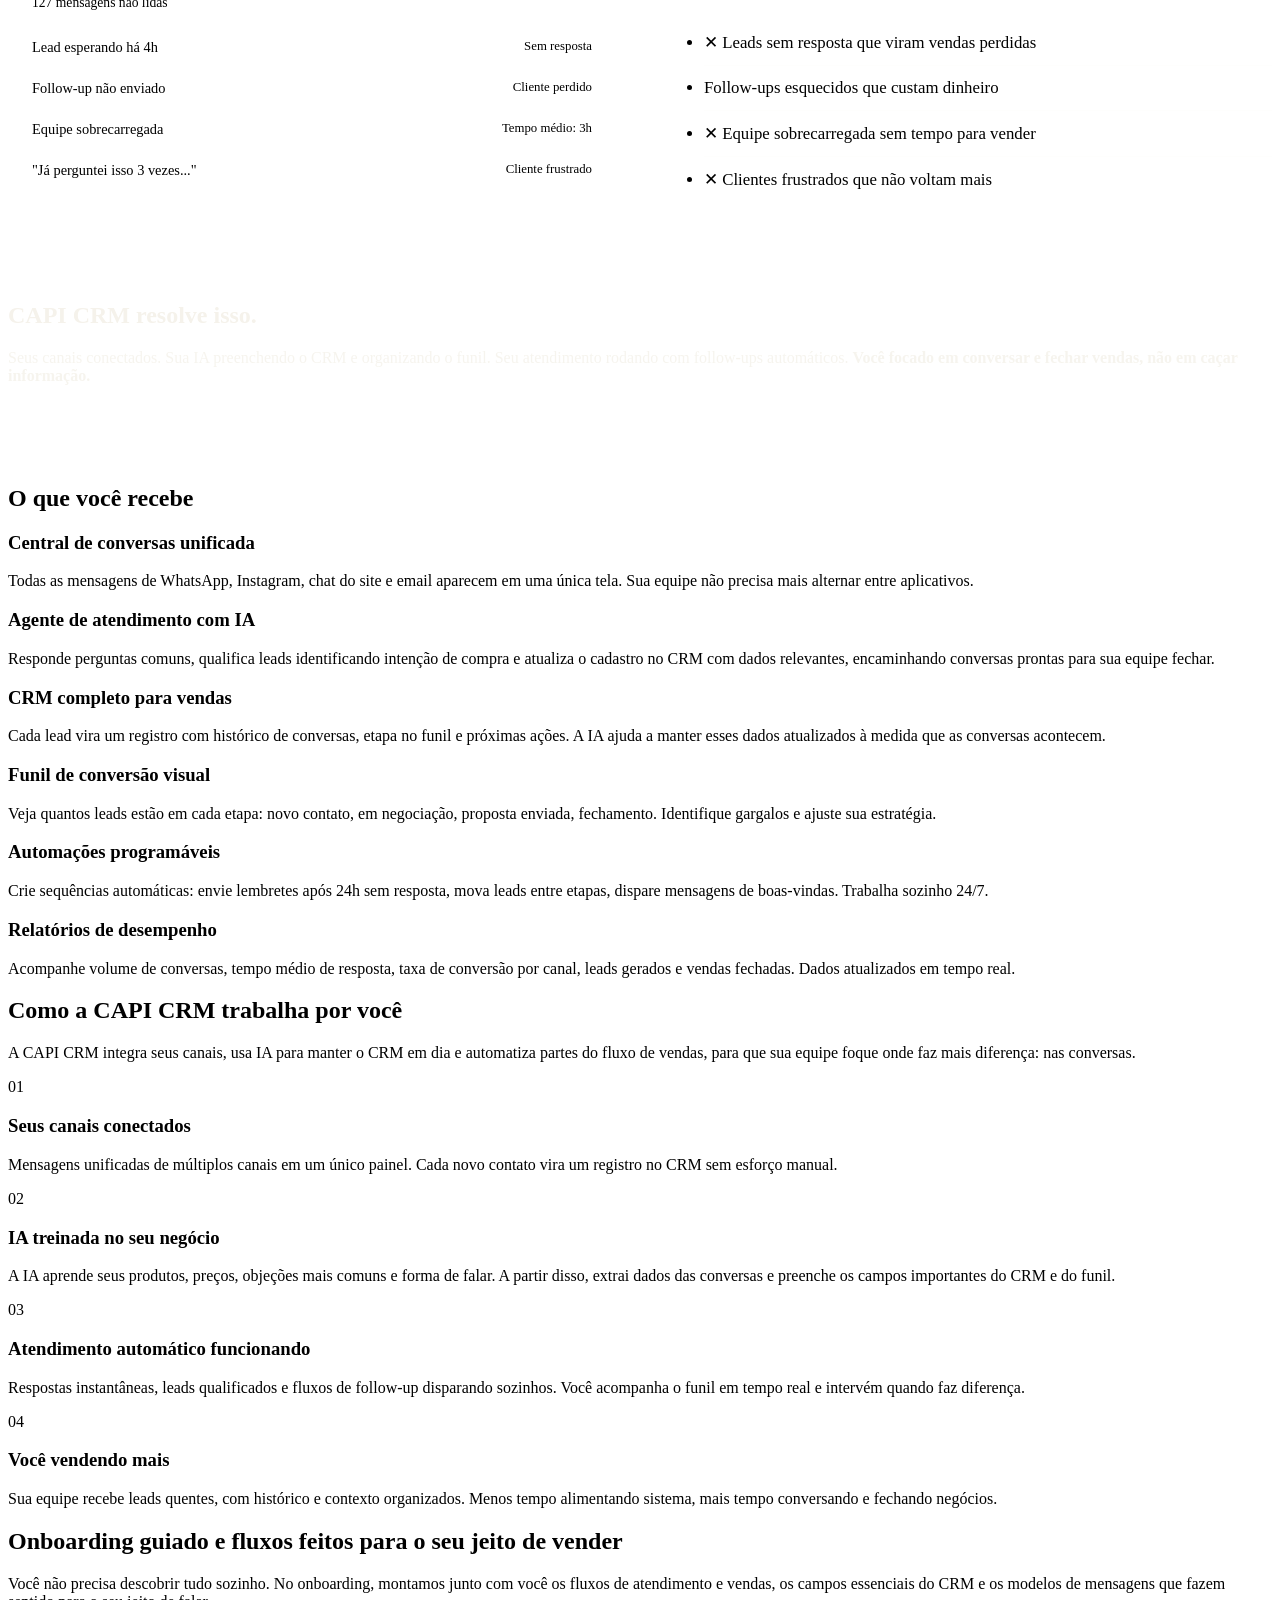
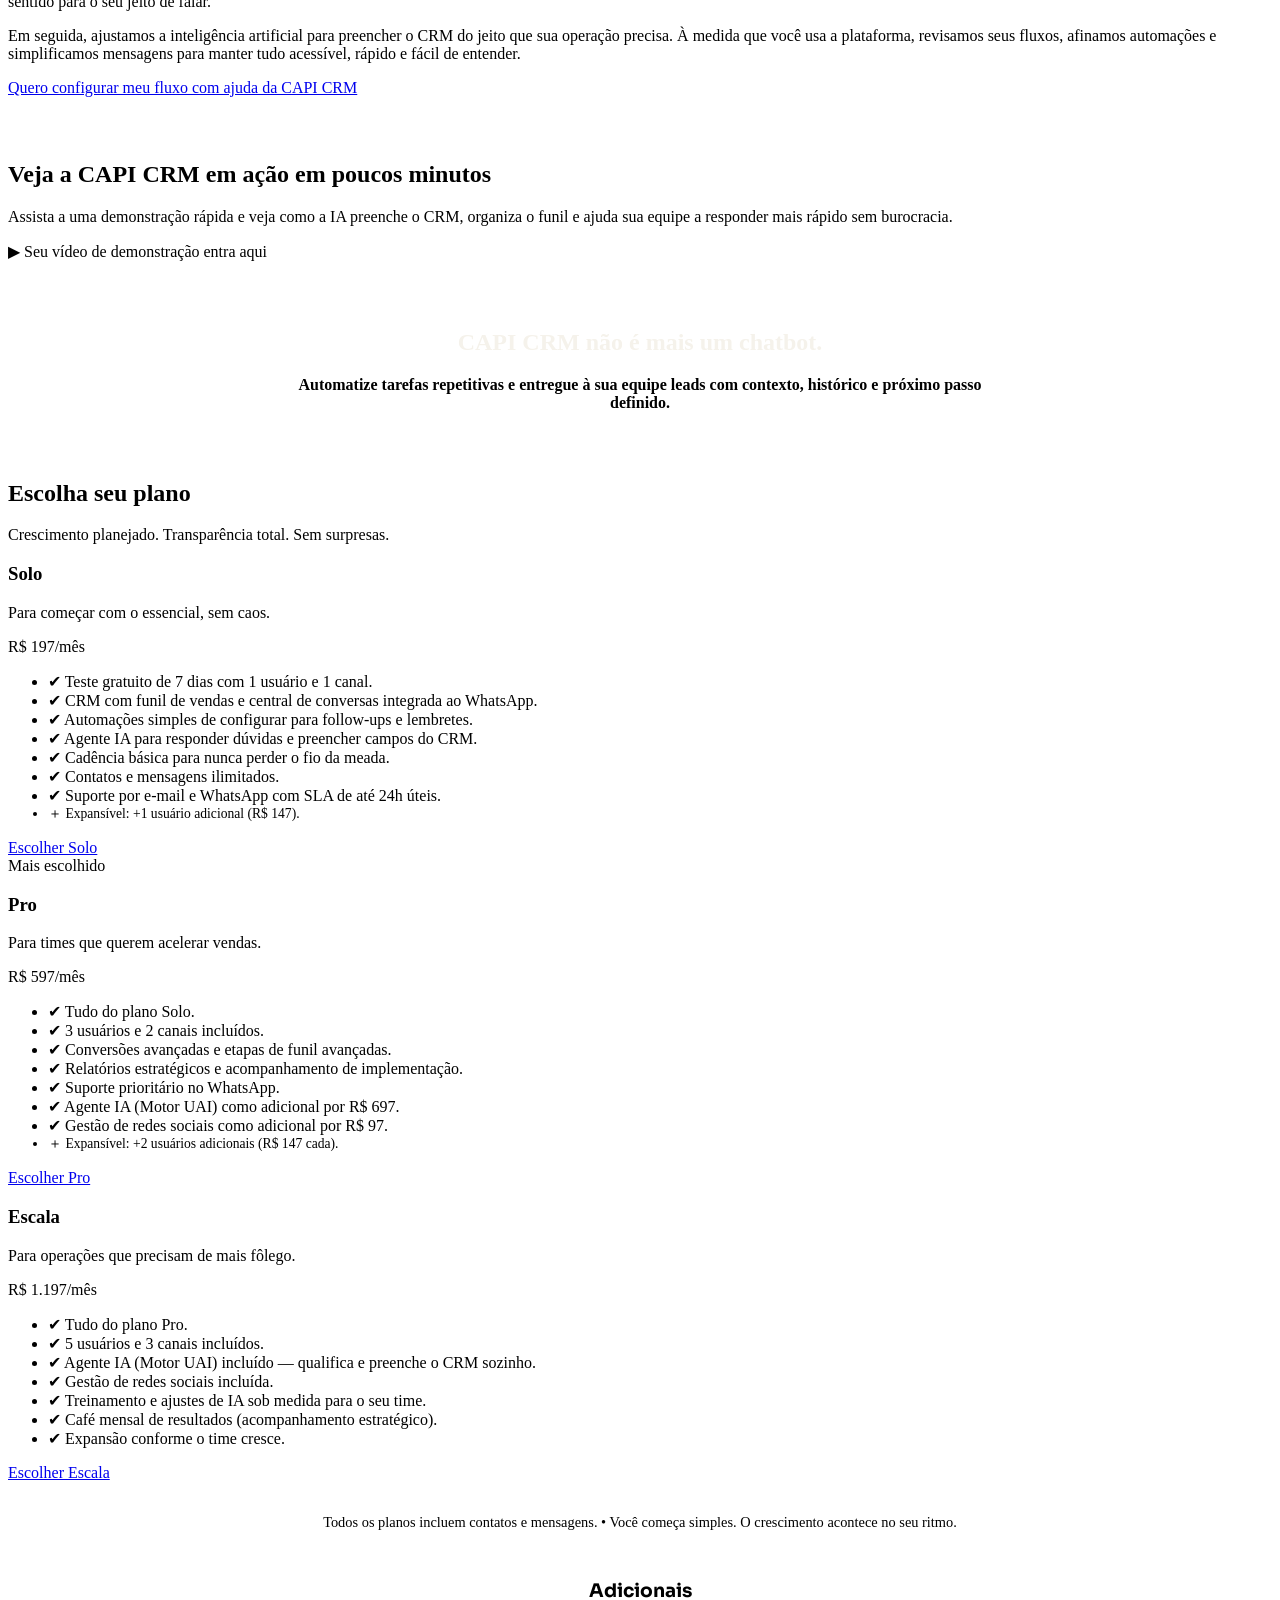
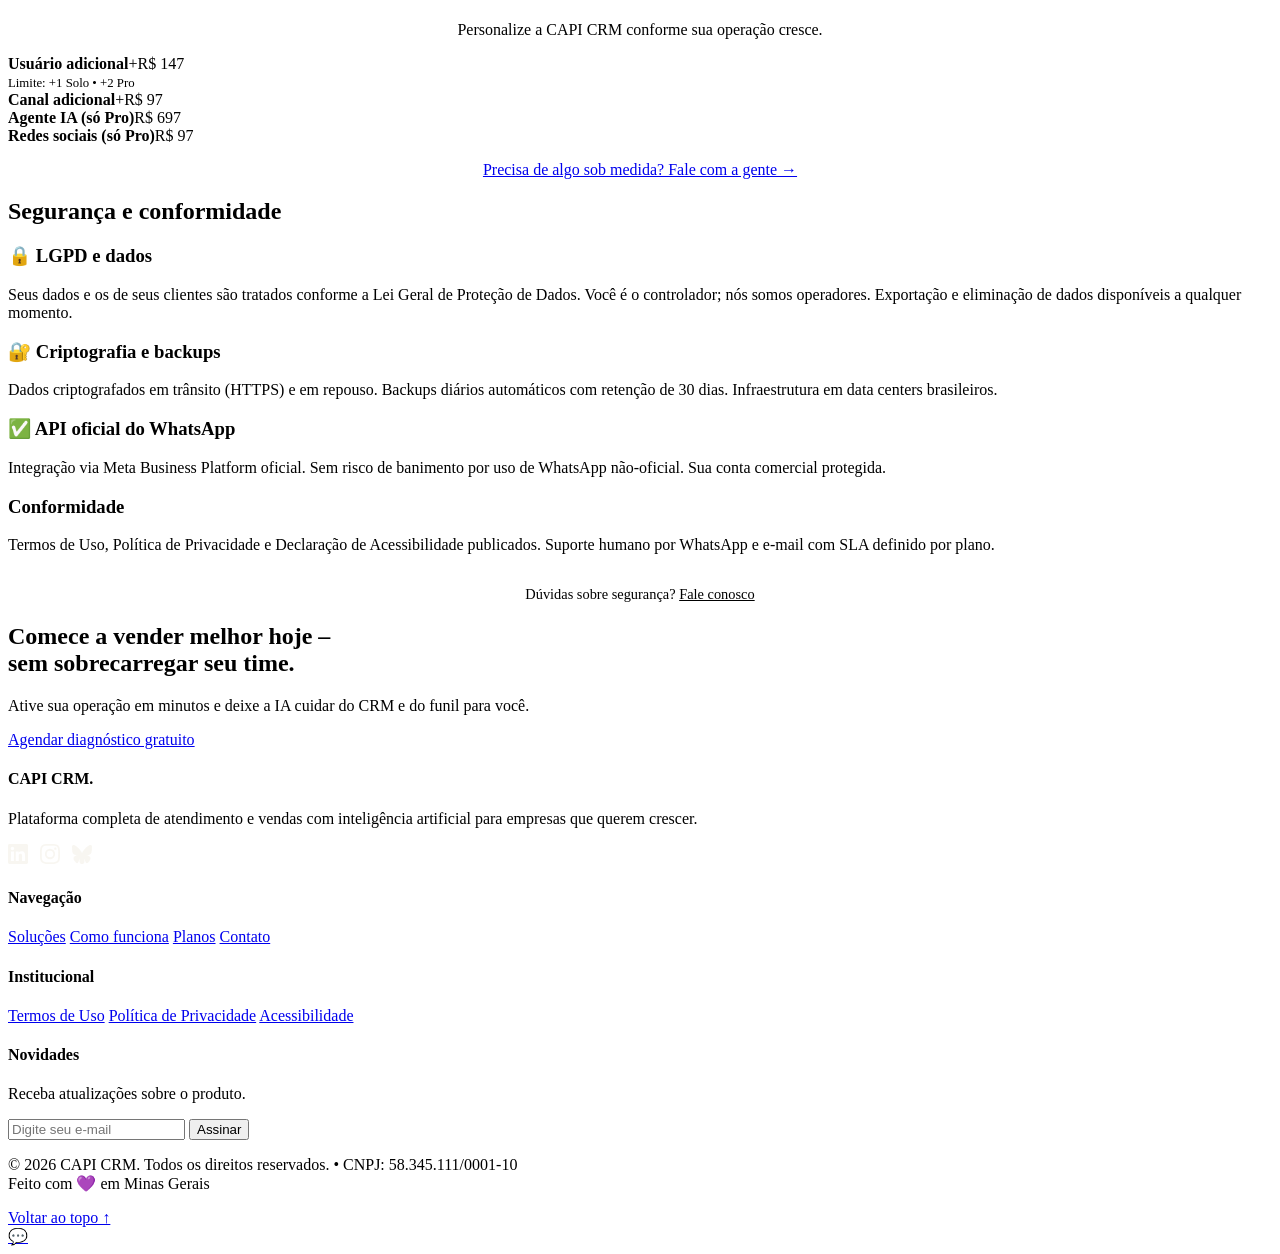
==== commit 3185a66e: "Update index.html" ====
--- a/index.html
+++ b/index.html
@@ -58,8 +58,9 @@
     </header>
 
     <!-- HERO (Layout 2 colunas - Print 1) -->
-    <section class="hero" id="top">
-                    <div>
+        <section class="hero" id="top">
+        <div class="container" style="display: grid; grid-template-columns: 1fr 1fr; gap: 3rem; align-items: center; text-align: left;">
+            <div>
                 <span class="badge">★ Atendimento que vende. Escala que cresce.</span>
                 <h1 style="text-align: left;">Atendimento que vende.<br><span class="hl-underline" style="color: var(--brand-primary);">Escala que cresce.</span></h1>
                 <p class="lead" style="text-align: left; margin-left: 0;">A primeira Central de Atendimento desenhada para o seu WhatsApp. Sem a complexidade de CRMs tradicionais. Você continua conversando do seu jeito, e a Capi organiza, transcreve e acelera o fechamento nos bastidores.</p>
@@ -67,7 +68,6 @@
                 <div class="hero-ctas" style="justify-content: flex-start;">
                     <a href="diagnostico.html" class="btn-primary" data-umami-event="cta_diagnostico" data-umami-event-origem="hero">Descobrir quanto meu WhatsApp perde hoje</a>
                 </div>
-                
                 <div class="trust-badges" style="justify-content: flex-start; margin-top: 1rem;">
                     <span>🦫 Você no WhatsApp. A Capi cuidando do resto.</span>
                 </div>
@@ -314,12 +314,12 @@
 
     <!-- CTA Intermediário (Print 1) -->
     <section class="dor" style="padding: 3rem 0;">
-        <div class="container text-center">
-            <h2 style="color: #F5F2EB;">CAPI CRM não é mais um chatbot.</h2>
-            <p style="color: var(--cta-on-dark); font-weight: 600; max-width: 700px; margin: 1rem auto 0;">Automatize tarefas repetitivas e entregue à sua equipe leads com contexto, histórico e próximo passo definido.</p>
-        </div>
-    </section>
-
+        <div class="container" style="text-align: center;">
+            <h2 style="color: #F5F2EB; text-align: center;">CAPI CRM não é mais um chatbot.</h2>
+            <p style="color: var(--cta-on-dark); font-weight: 600; max-width: 700px; margin: 1rem auto 0; text-align: center;">Automatize tarefas repetitivas e entregue à sua equipe leads com contexto, histórico e próximo passo definido.</p>
+        </div>
+    </section>
+    
     <!-- Planos -->
     <section id="planos">
         <div class="container">
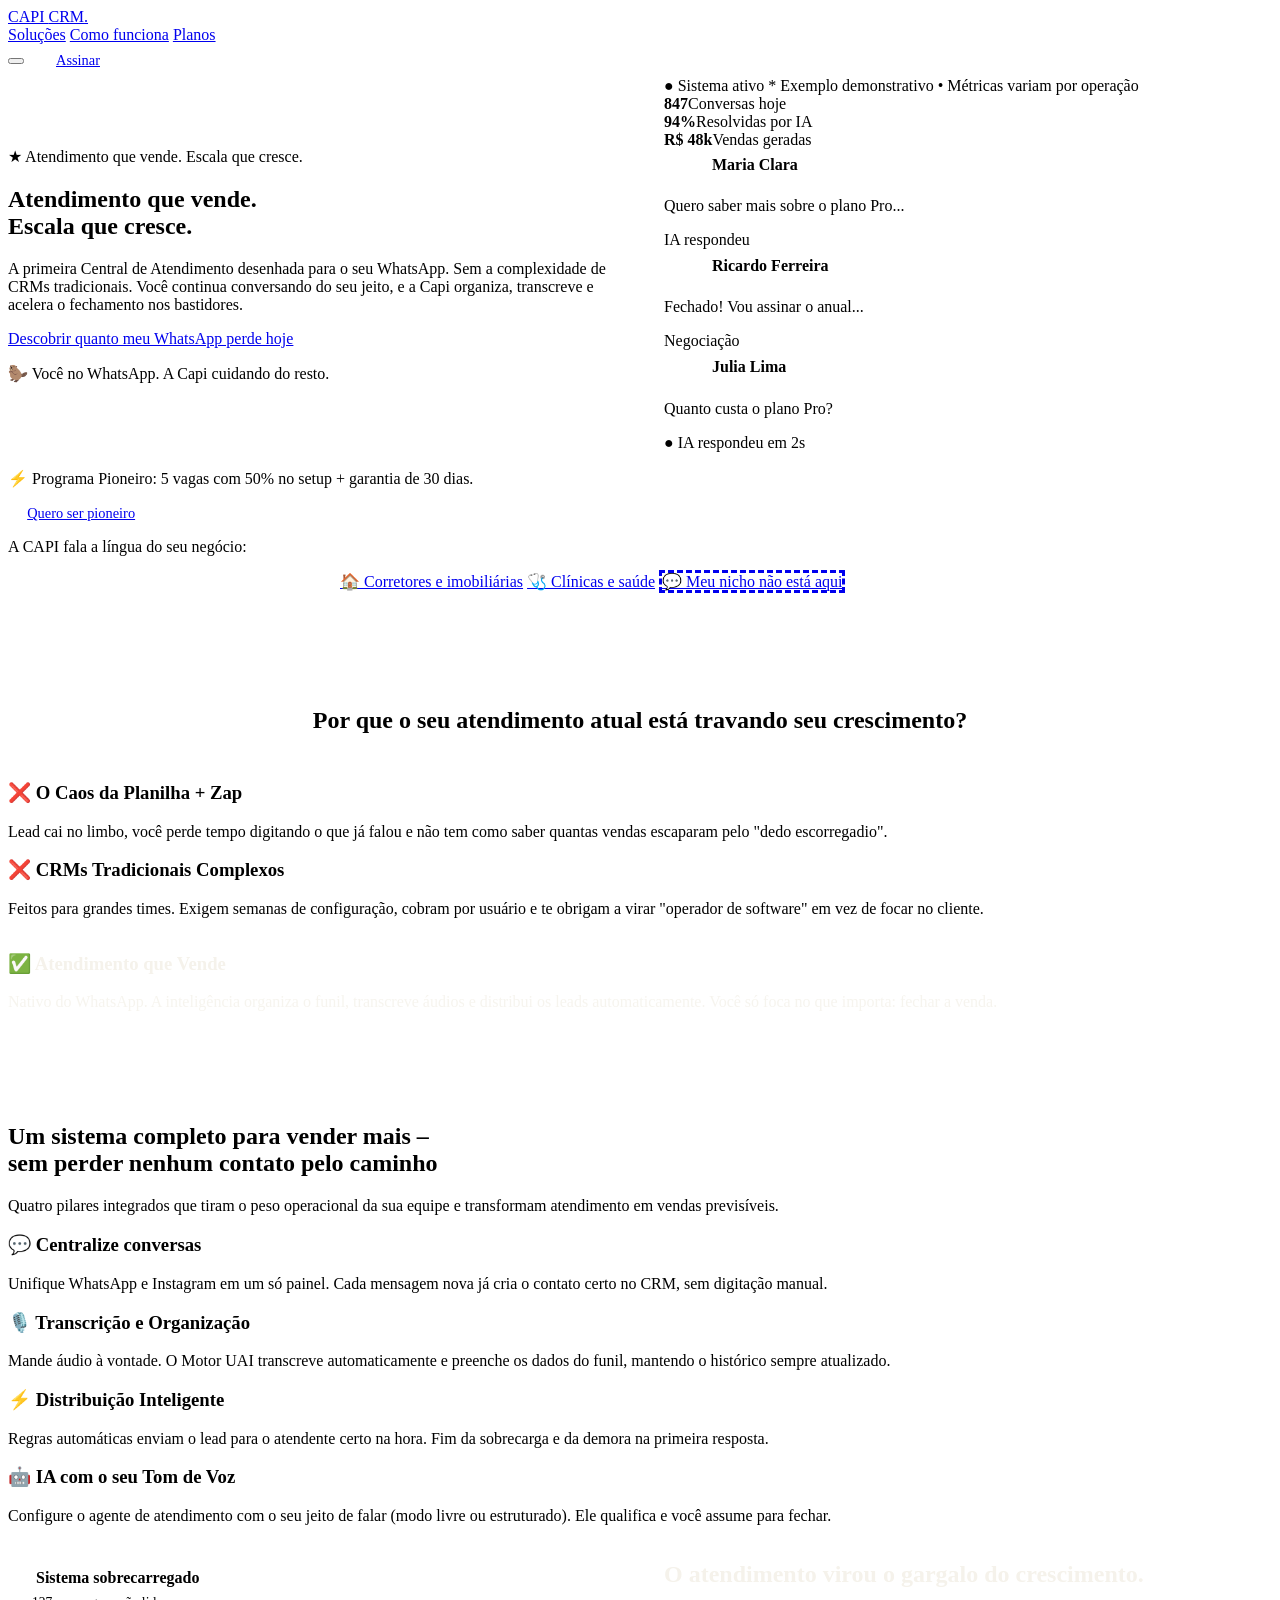
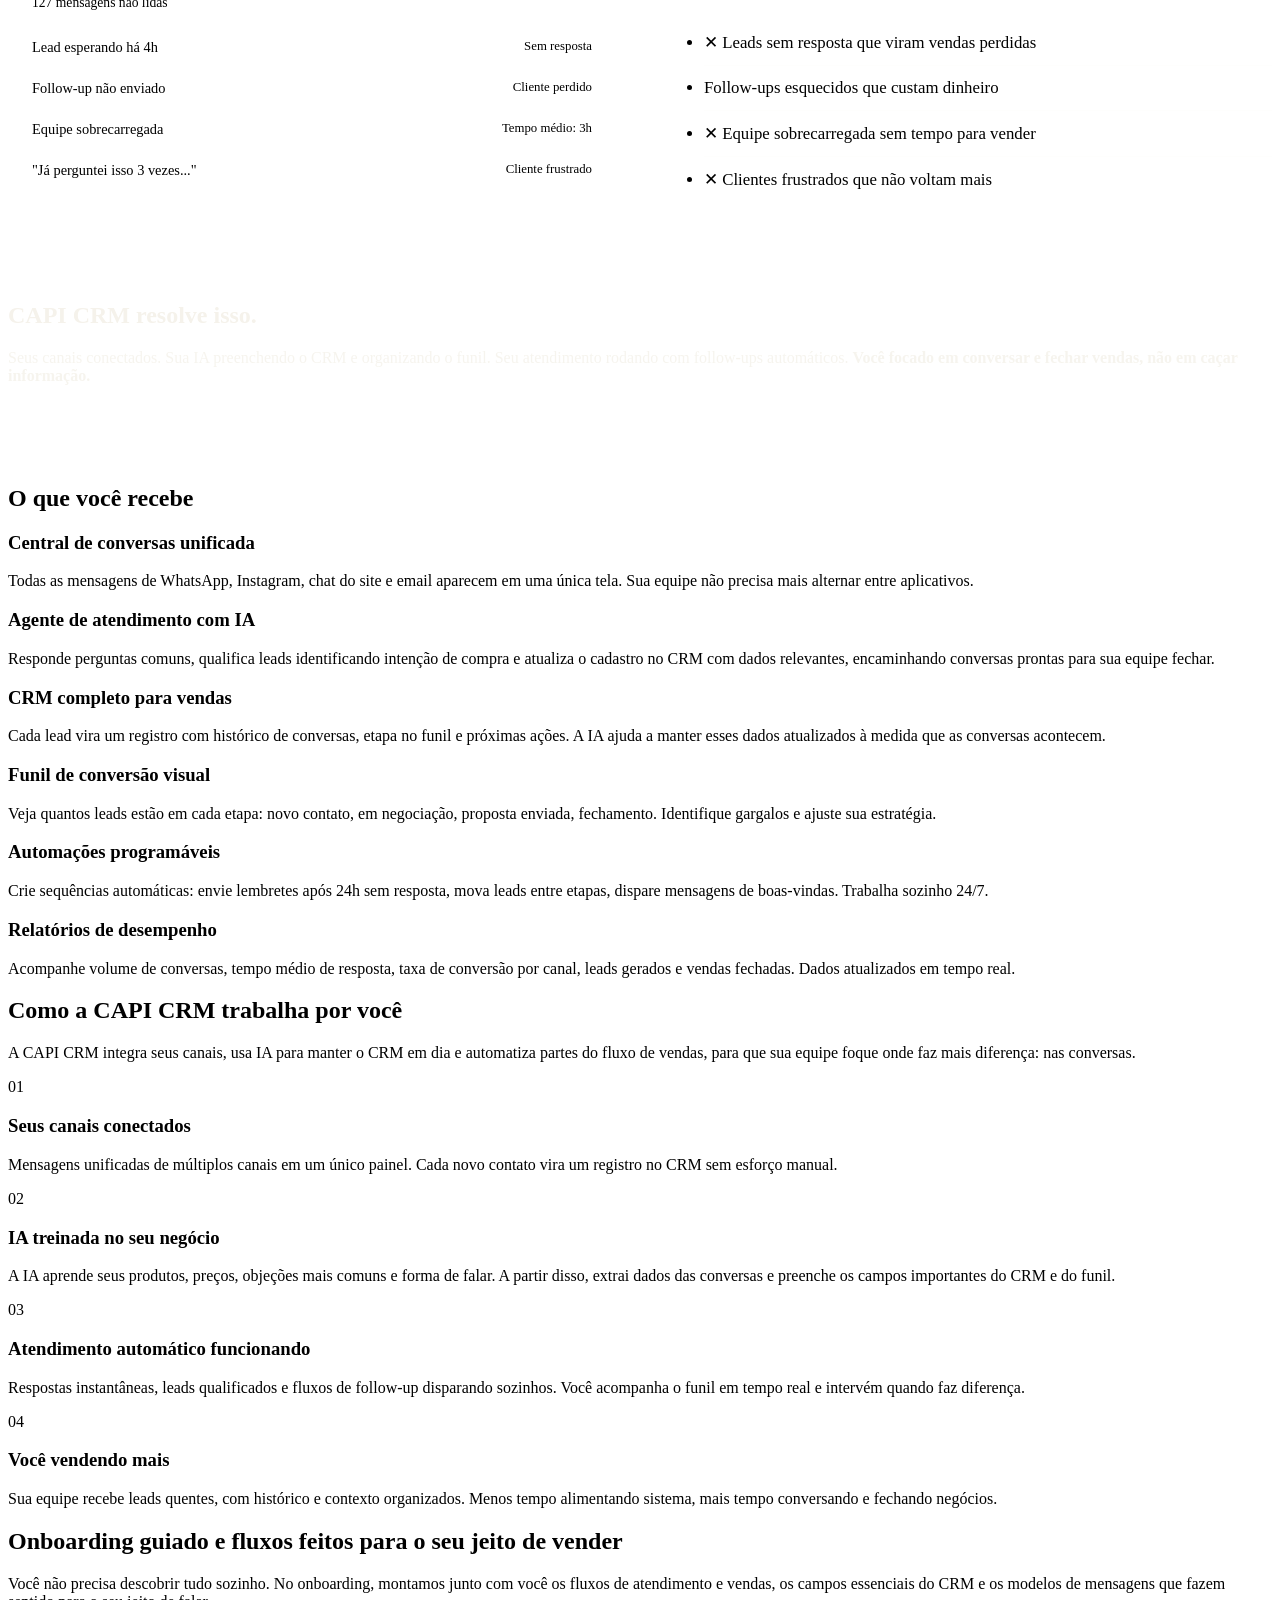
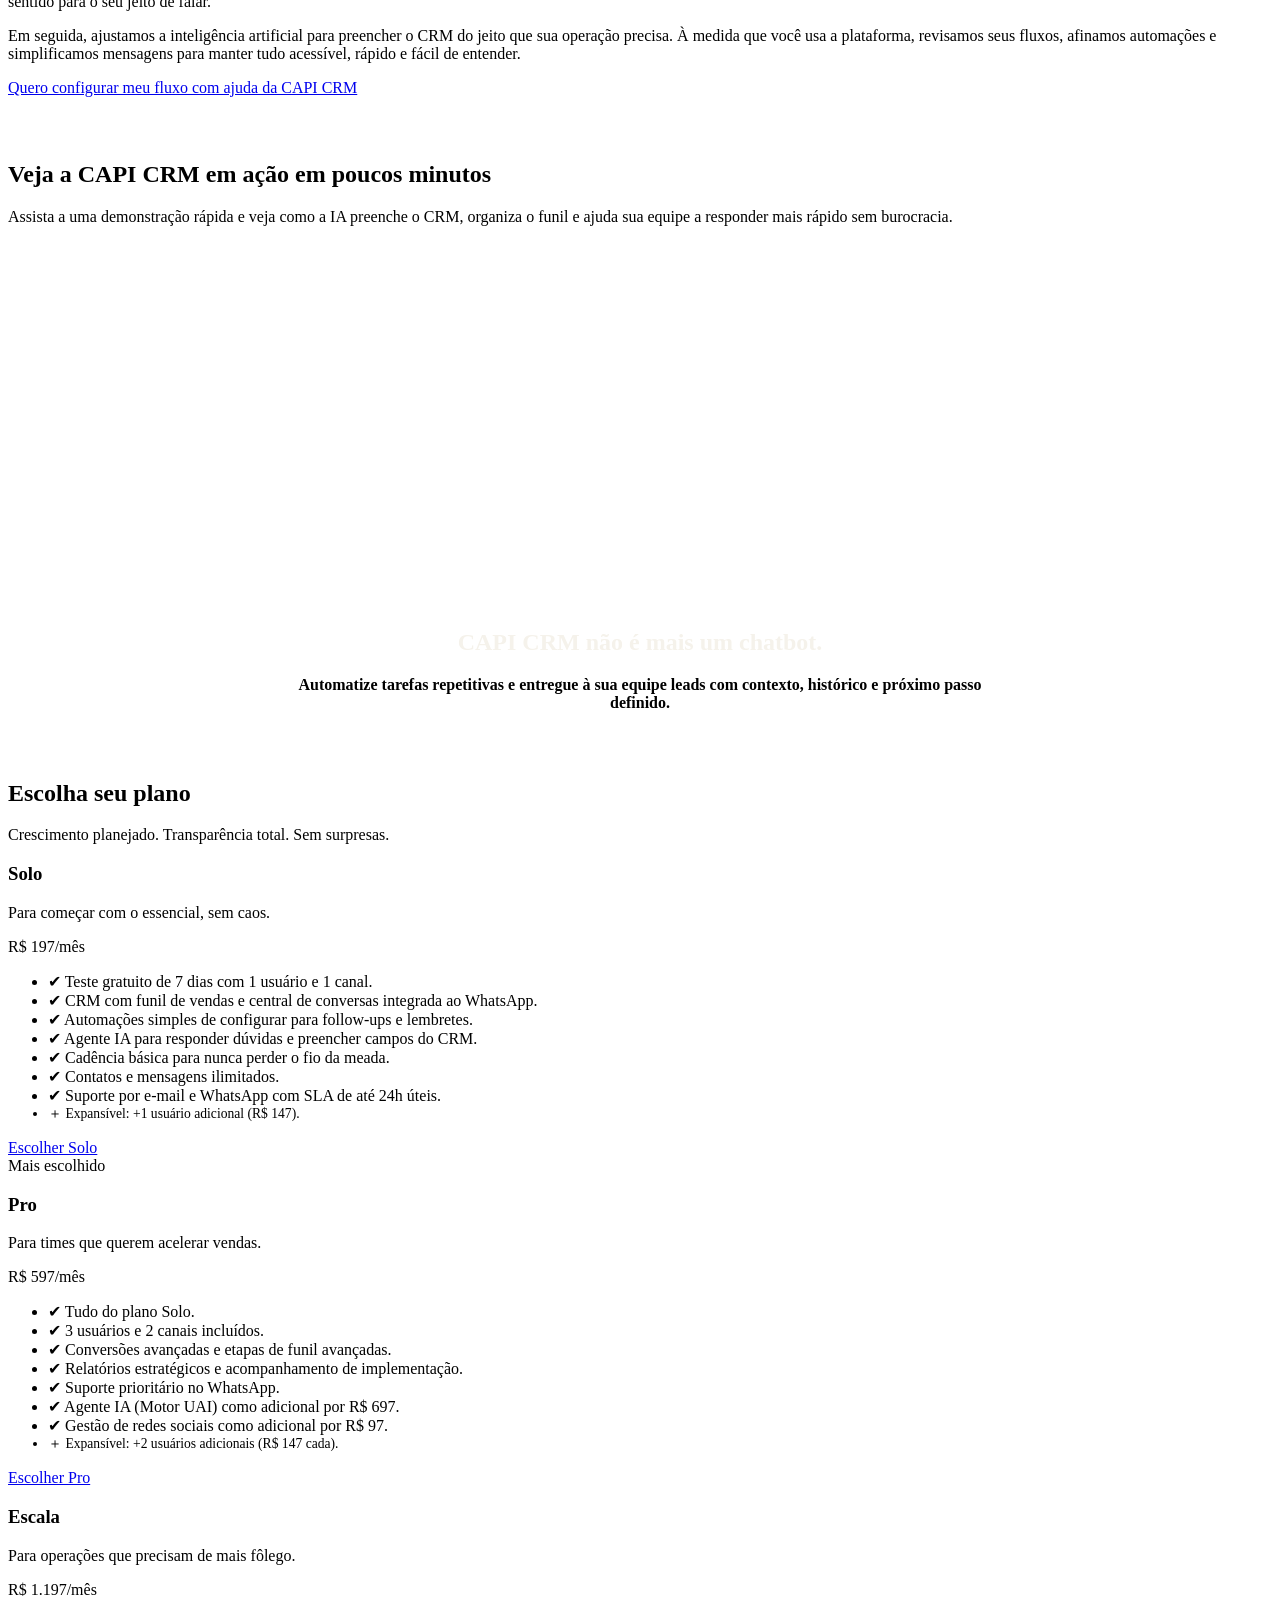
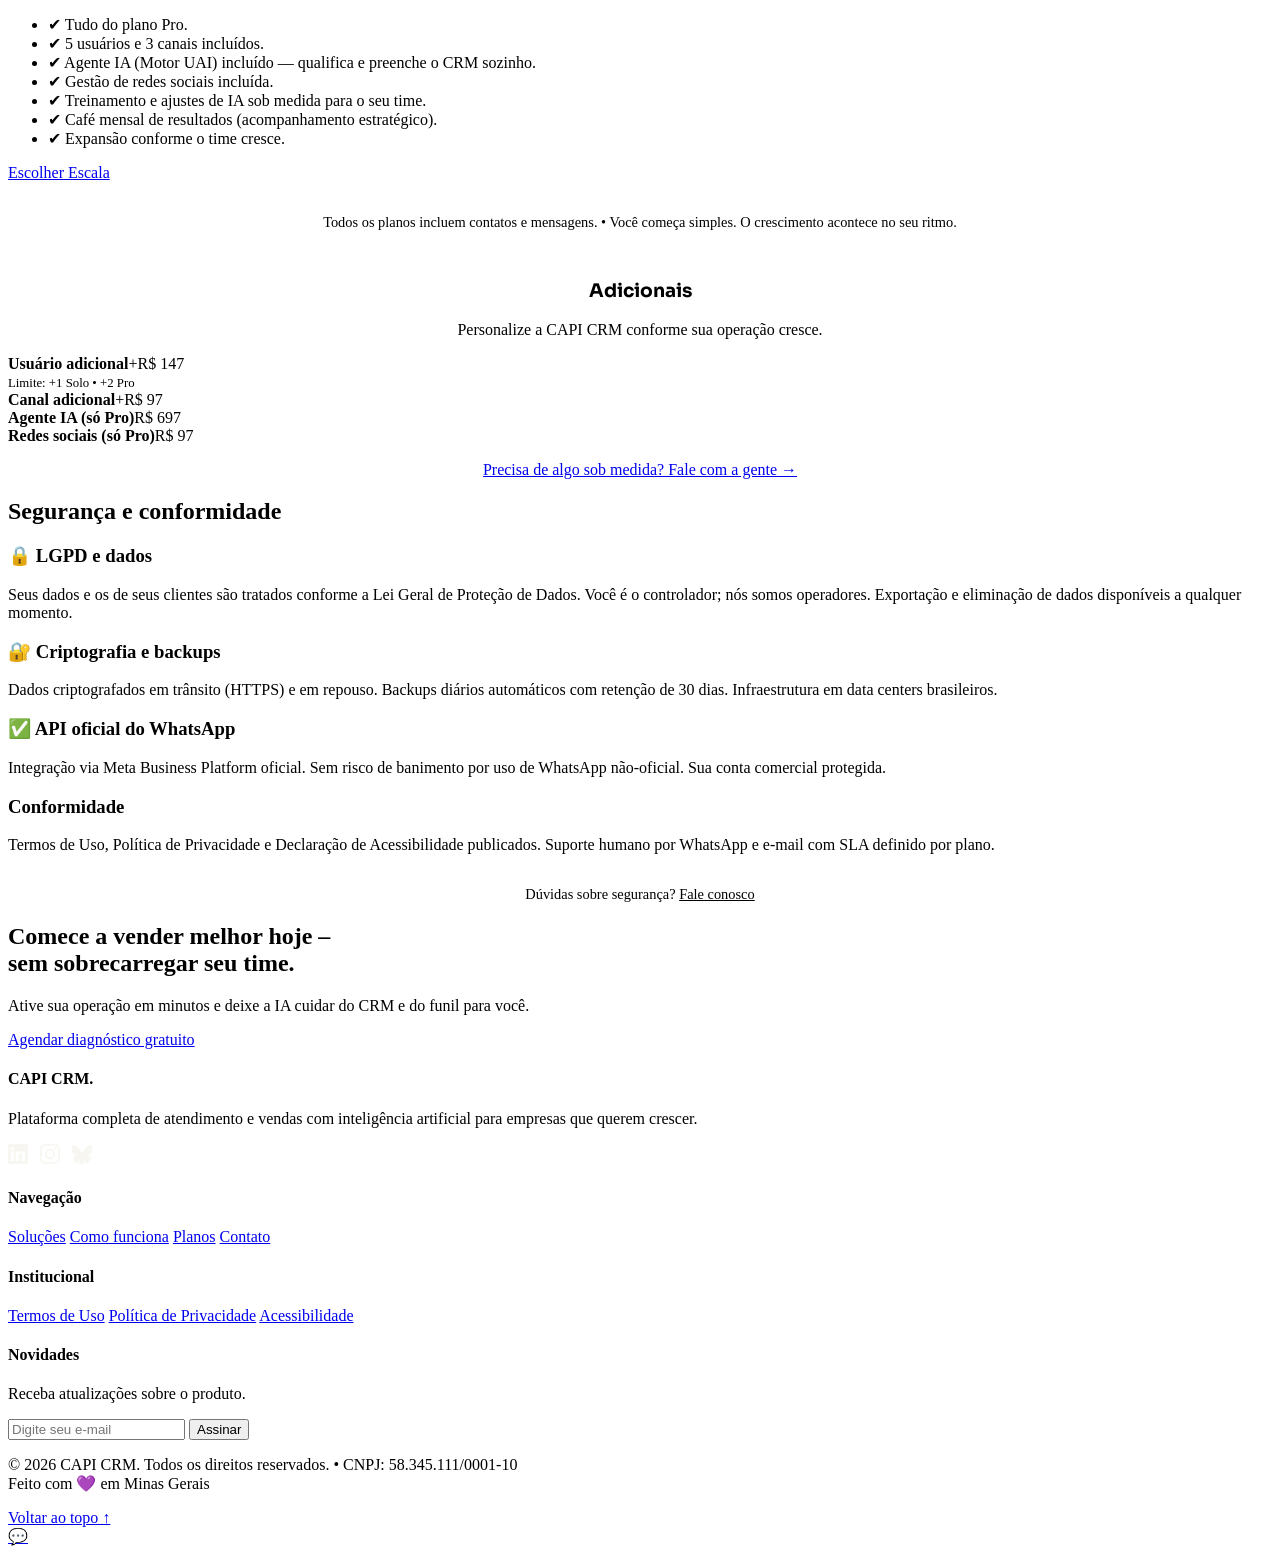
==== commit f6b593f7: "Update index.html" ====
--- a/index.html
+++ b/index.html
@@ -307,7 +307,7 @@
             <h2 style="margin-top: 4rem;">Veja a CAPI CRM em ação em poucos minutos</h2>
             <p>Assista a uma demonstração rápida e veja como a IA preenche o CRM, organiza o funil e ajuda sua equipe a responder mais rápido sem burocracia.</p>
             <div class="video-placeholder">
-                ▶ Seu vídeo de demonstração entra aqui
+               <iframe width="560" height="315" src="https://www.youtube.com/embed/i3TYsIFWGhA?si=qyhQjFkZa0mYppyI" title="YouTube video player" frameborder="0" allow="accelerometer; autoplay; clipboard-write; encrypted-media; gyroscope; picture-in-picture; web-share" referrerpolicy="strict-origin-when-cross-origin" allowfullscreen></iframe>
             </div>
         </div>
     </section>
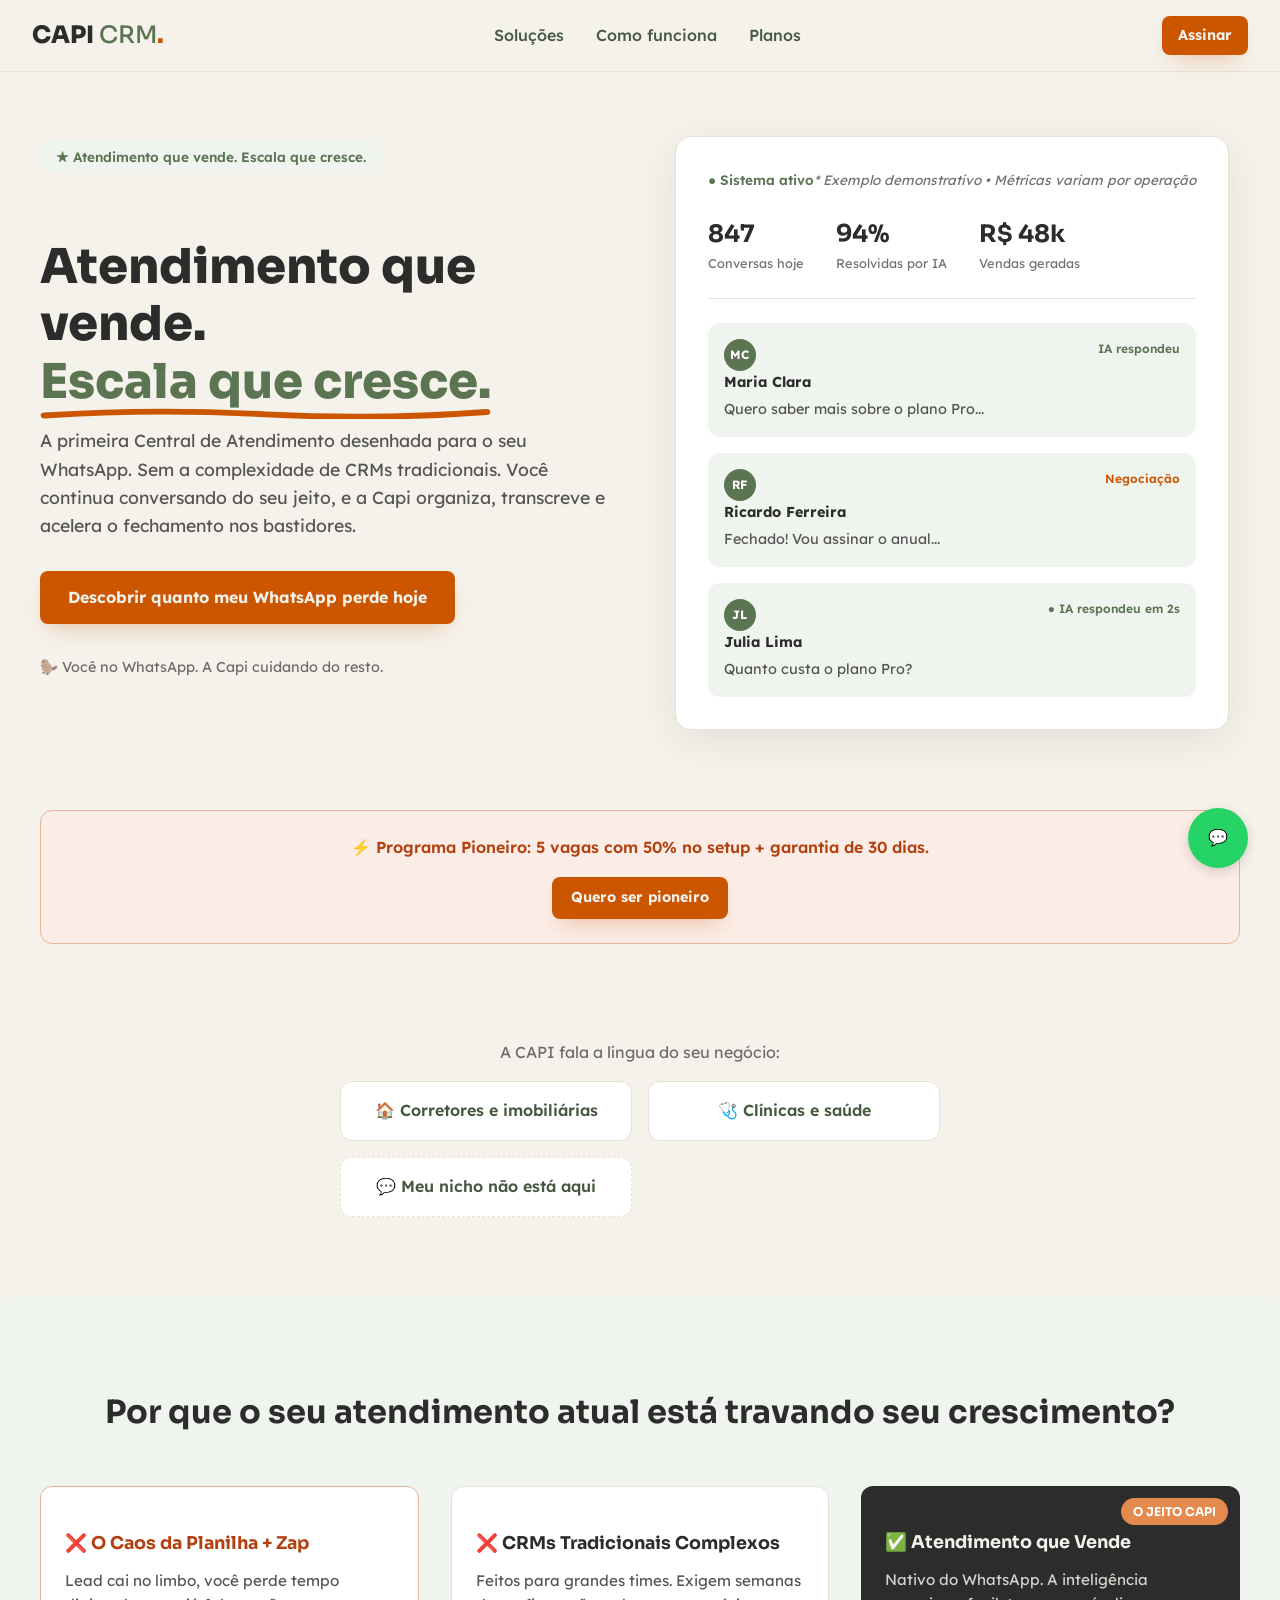
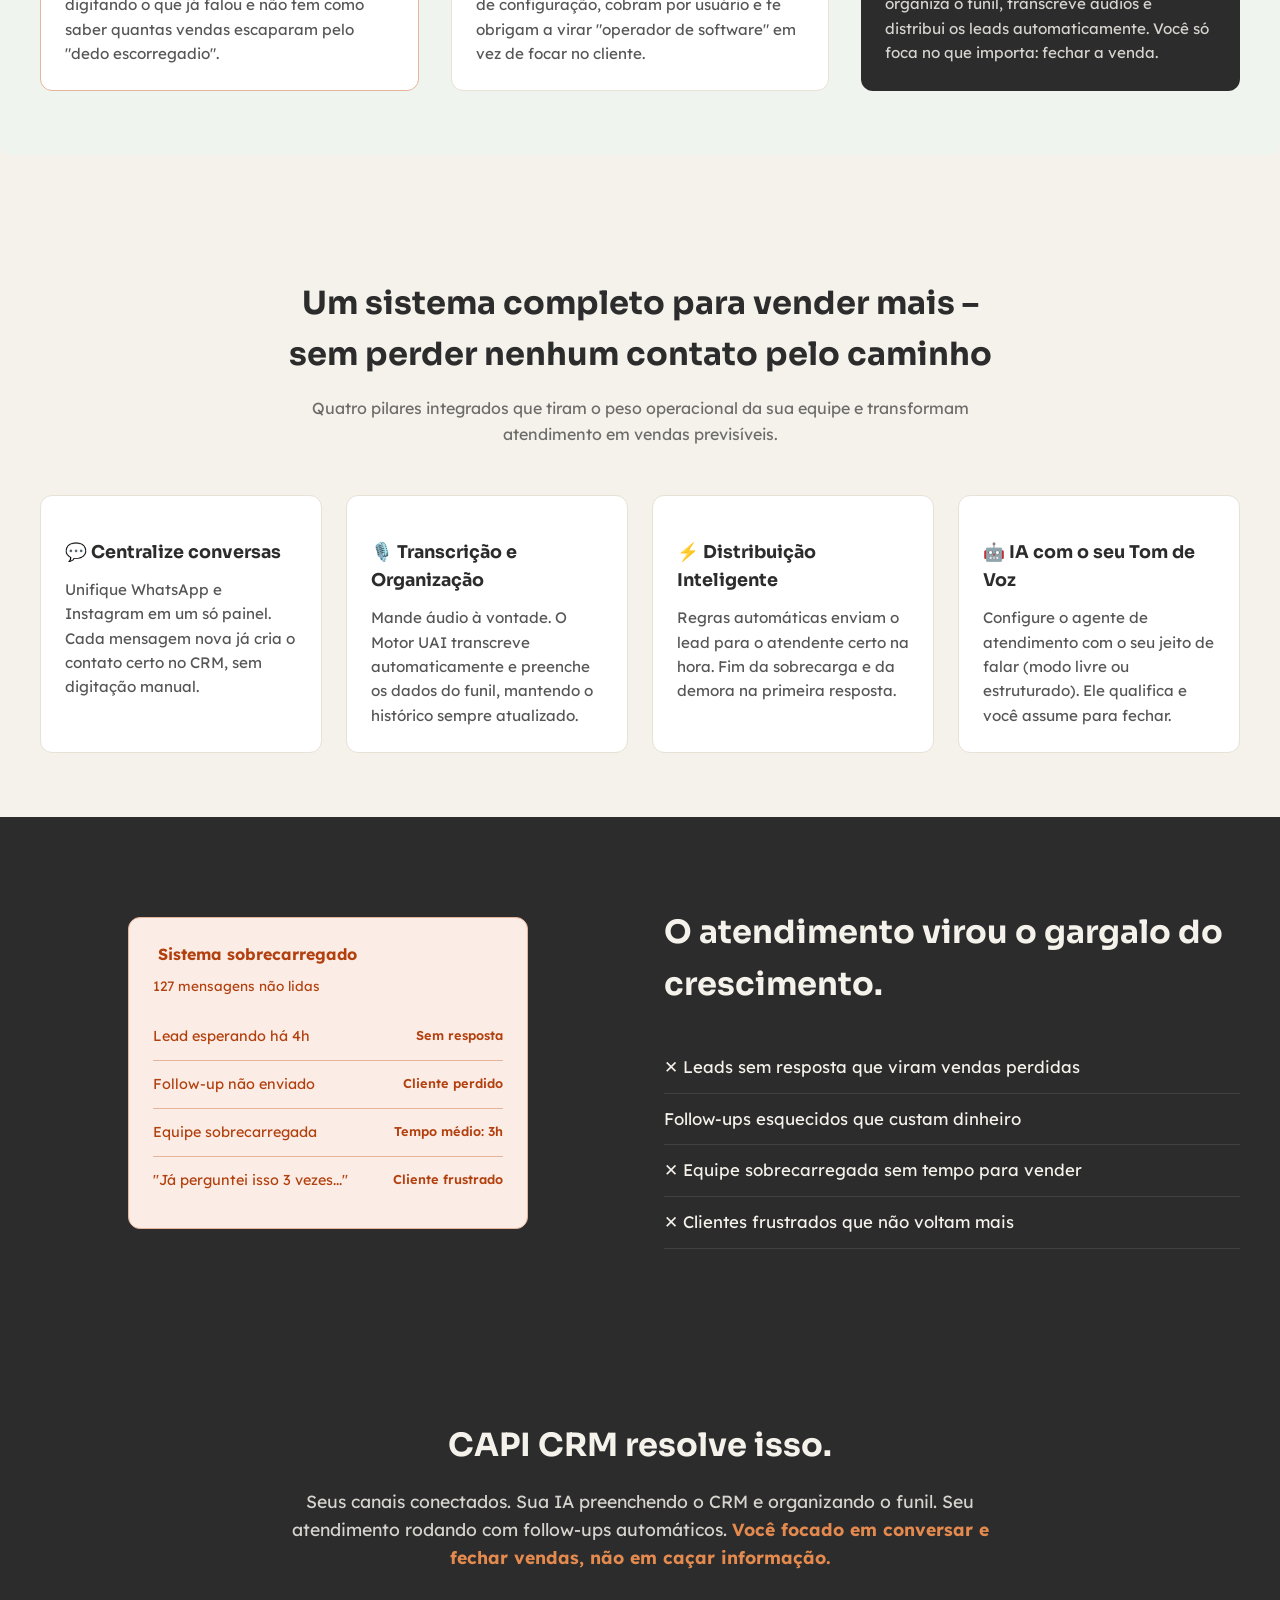
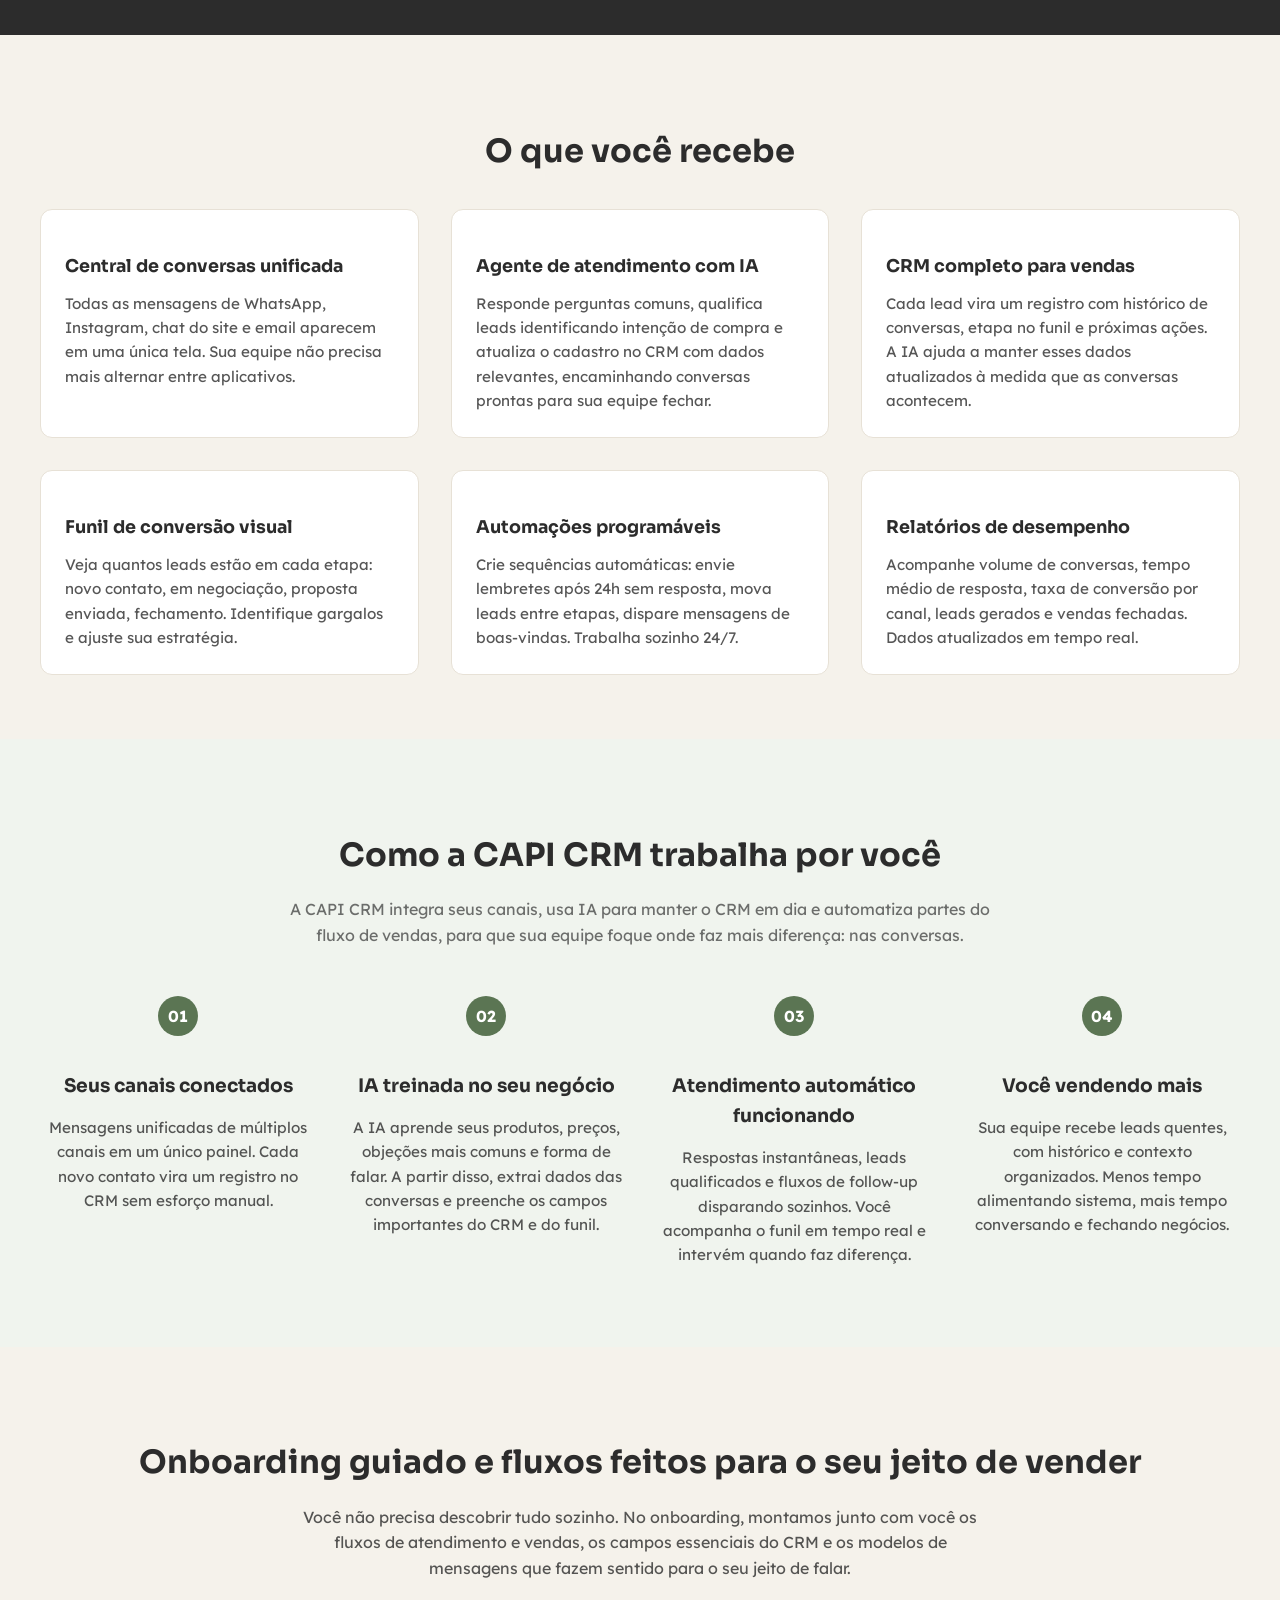
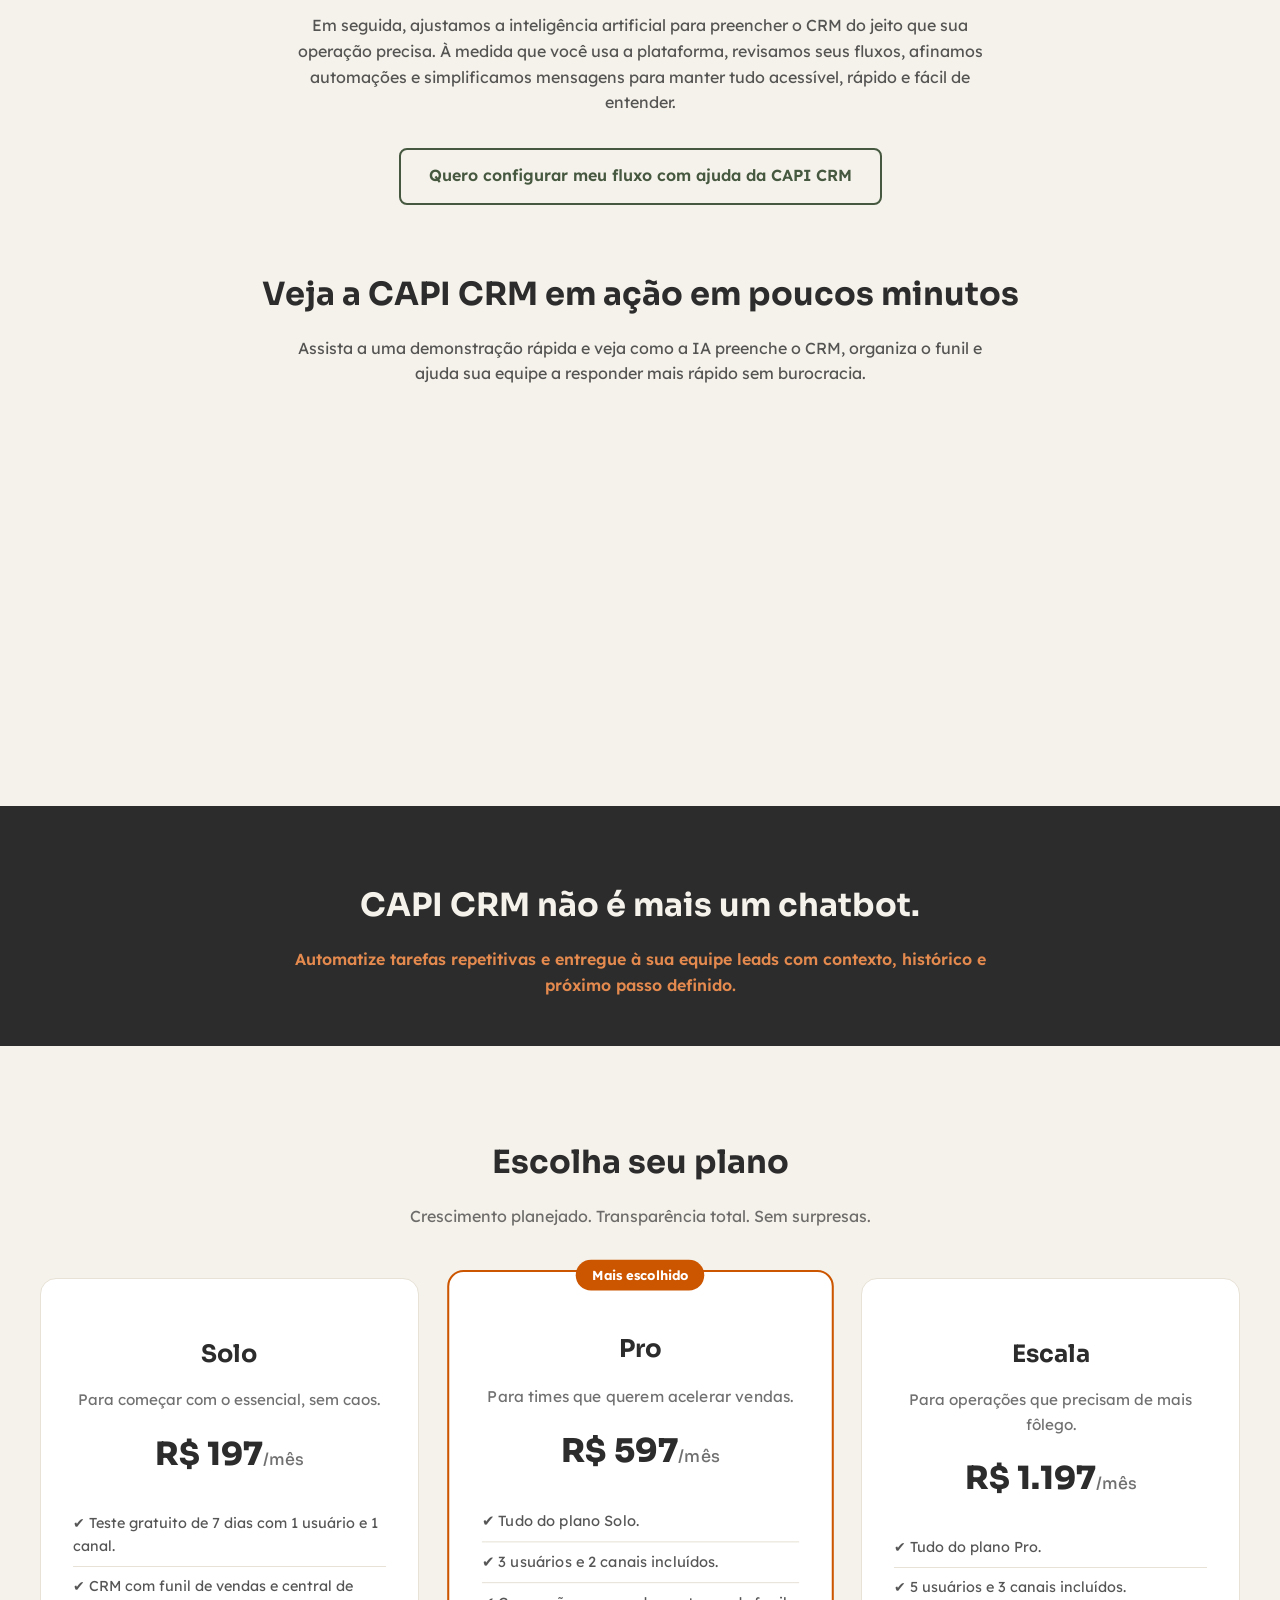
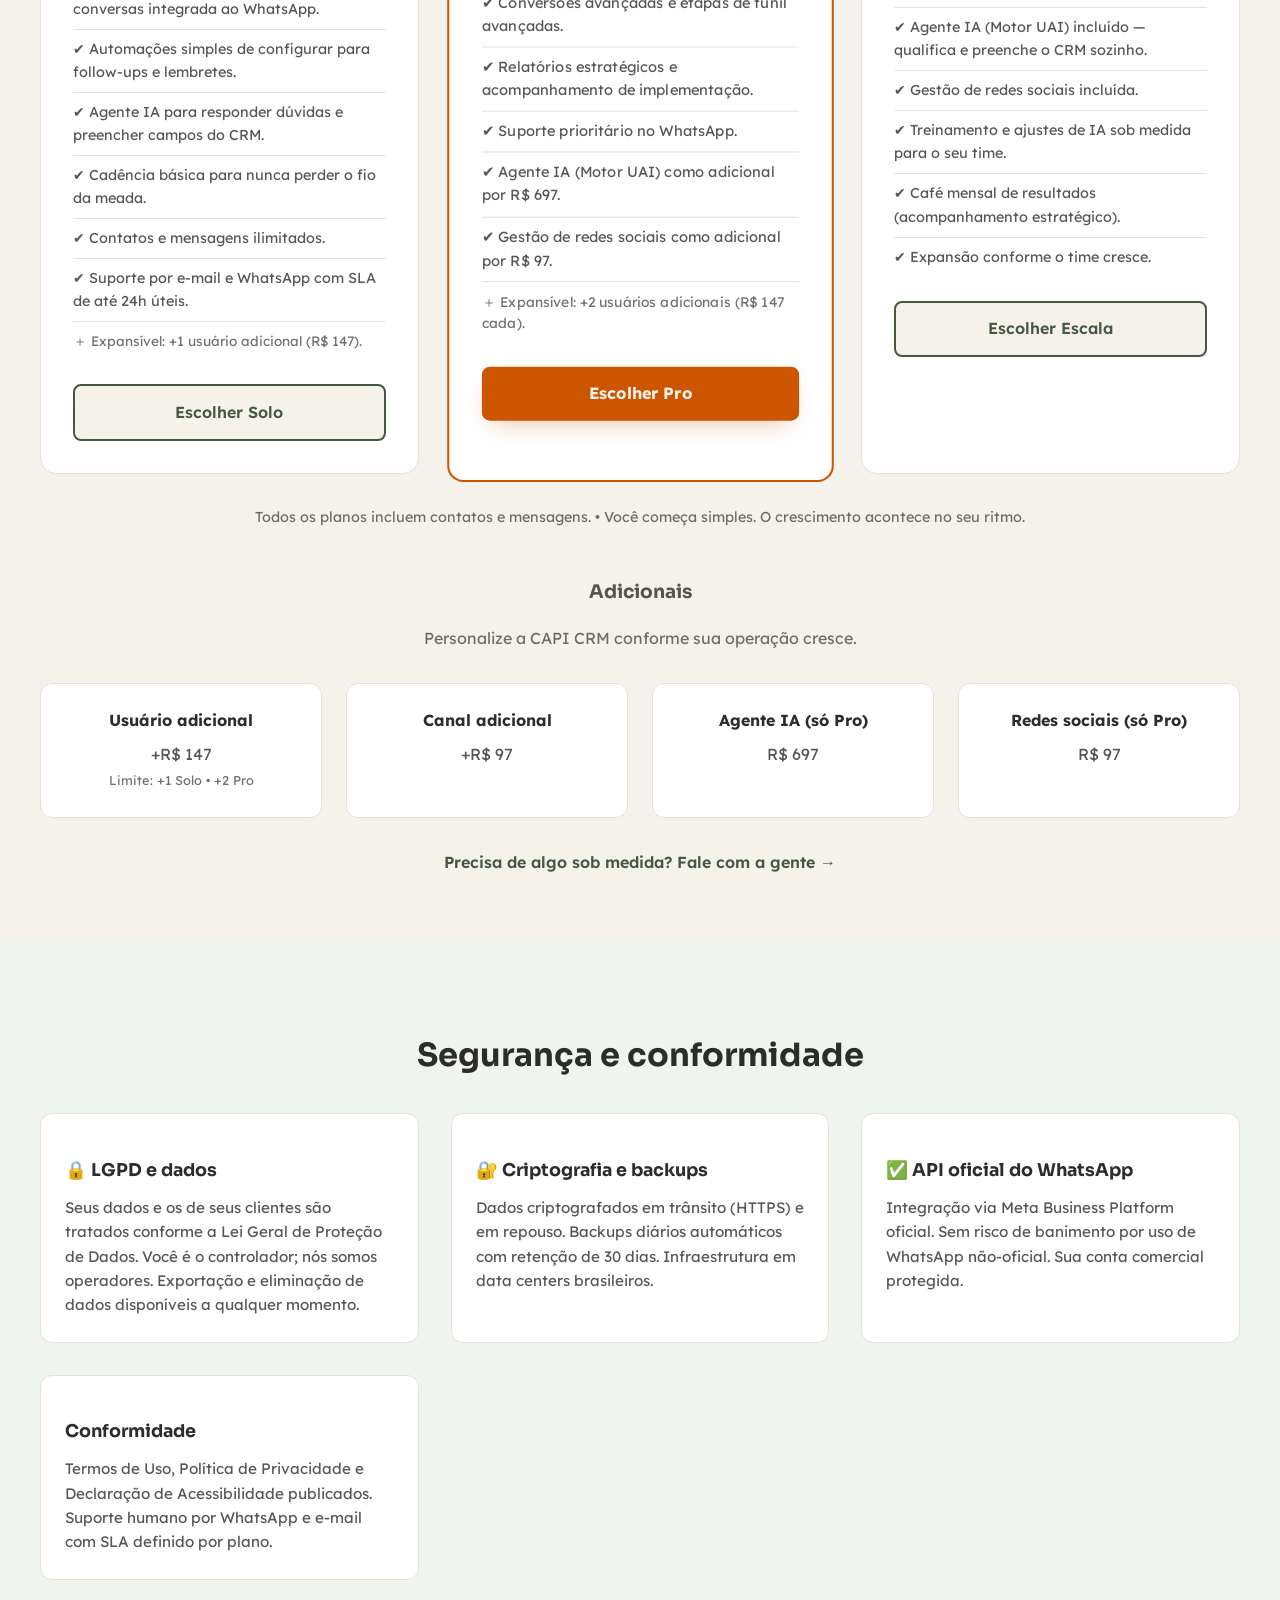
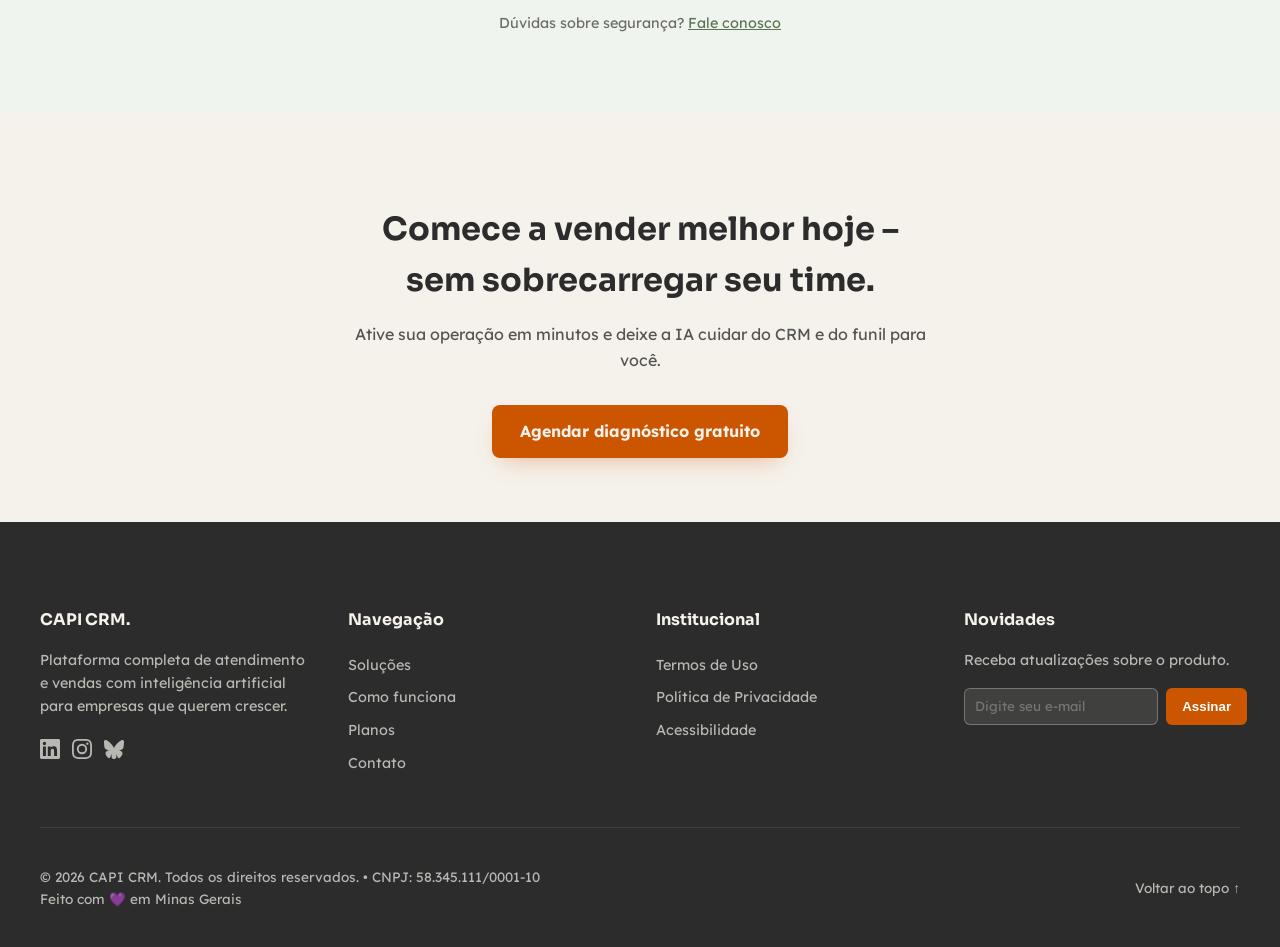
==== commit a4c94e4f: "Update index.html" ====
--- a/index.html
+++ b/index.html
@@ -306,9 +306,9 @@
             
             <h2 style="margin-top: 4rem;">Veja a CAPI CRM em ação em poucos minutos</h2>
             <p>Assista a uma demonstração rápida e veja como a IA preenche o CRM, organiza o funil e ajuda sua equipe a responder mais rápido sem burocracia.</p>
-            <div class="video-placeholder">
-               <iframe width="560" height="315" src="https://www.youtube.com/embed/i3TYsIFWGhA?si=qyhQjFkZa0mYppyI" title="YouTube video player" frameborder="0" allow="accelerometer; autoplay; clipboard-write; encrypted-media; gyroscope; picture-in-picture; web-share" referrerpolicy="strict-origin-when-cross-origin" allowfullscreen></iframe>
-            </div>
+<div class="video-wrapper">
+  <iframe width="560" height="315" src="https://www.youtube.com/embed/i3TYsIFWGhA?si=qyhQjFkZa0mYppyI" title="CAPI CRM - Demonstração" frameborder="0" allow="accelerometer; autoplay; clipboard-write; encrypted-media; gyroscope; picture-in-picture; web-share" referrerpolicy="strict-origin-when-cross-origin" allowfullscreen></iframe>
+</div>
         </div>
     </section>
 
--- a/style.css
+++ b/style.css
@@ -0,0 +1,598 @@
+:root {
+    --brand-primary: #5B7553;
+    --brand-primary-dark: #46583F;
+    --brand-cta: #CC5500;
+    --brand-cta-dark: #A84500;
+    --cta-on-dark: #E58A4E;
+    --brand-dark: #2C2C2C;
+    --bg-cream: #F5F2EB;
+    --bg-tint: #F0F4EE;
+    --alert-bg: #FBEDE6;
+    --alert-border: #E5B49A;
+    --alert-text: #B3400F;
+    
+    --heading: #2C2C2C;
+    --text-body: rgba(44,44,44,0.8);
+    --text-soft: rgba(44,44,44,0.68);
+    --text-faint: rgba(44,44,44,0.55);
+    --card-bg: #FFFFFF;
+    --header-bg: rgba(245,242,235,0.95);
+    --border-soft: #E7E1D6;
+}
+
+html { scroll-behavior: smooth; }
+body {
+    font-family: 'Lexend', sans-serif;
+    background: var(--bg-cream);
+    color: var(--text-body);
+    line-height: 1.6;
+    margin: 0;
+}
+.font-display { font-family: 'Sora', sans-serif; }
+.container { max-width: 1200px; margin: 0 auto; padding: 0 2rem; }
+.text-center { text-align: center; }
+
+/* HEADER */
+.site-header {
+    position: sticky; top: 0;
+    background: var(--header-bg);
+    backdrop-filter: blur(10px);
+    padding: 1rem 2rem;
+    display: flex; align-items: center; justify-content: space-between;
+    z-index: 100;
+    border-bottom: 1px solid var(--border-soft);
+}
+.logo {
+    font-family: 'Sora', sans-serif; font-weight: 800; font-size: 1.5rem;
+    color: var(--brand-dark); text-decoration: none;
+}
+.logo .crm { color: var(--brand-primary); font-weight: 500; }
+.logo .dot { color: var(--brand-cta); }
+.site-header nav { display: flex; gap: 2rem; }
+.site-header nav a {
+    color: var(--brand-primary-dark); text-decoration: none; font-weight: 500; transition: color 0.2s;
+}
+.site-header nav a:hover { color: var(--brand-cta); }
+#dark-toggle {
+    background: none; border: none; font-size: 1.5rem; cursor: pointer; padding: 0.5rem;
+}
+
+/* HERO */
+.hero { padding: 4rem 0 3rem; text-align: center; }
+.hero .badge {
+    display: inline-block; background: var(--bg-tint); color: var(--brand-primary);
+    font-size: 0.85rem; font-weight: 600; padding: 0.4rem 1rem; border-radius: 20px; margin-bottom: 1.5rem;
+}
+.hero h1 {
+    font-family: 'Sora', sans-serif; font-weight: 800; font-size: 3rem;
+    color: var(--heading); margin-bottom: 1rem; line-height: 1.2;
+}
+.hl-underline {
+    background: url("data:image/svg+xml,%3Csvg xmlns='http://www.w3.org/2000/svg' viewBox='0 0 300 12' preserveAspectRatio='none'%3E%3Cpath d='M3 9 Q75 3 150 8 T297 6' stroke='%23CC5500' stroke-width='5' fill='none' stroke-linecap='round'/%3E%3C/svg%3E") no-repeat left bottom / 100% .3em;
+    padding-bottom: .15em;
+}
+.hero .lead { font-size: 1.1rem; color: var(--text-body); max-width: 700px; margin: 0 auto 2rem; }
+.hero-ctas { display: flex; gap: 1rem; justify-content: center; margin-bottom: 2rem; flex-wrap: wrap; }
+.trust-badges {
+    display: flex; gap: 1.5rem; justify-content: center; flex-wrap: wrap;
+    color: var(--text-soft); font-size: 0.9rem; margin-bottom: 3rem;
+}
+
+/* DASHBOARD MOCKUP */
+.dashboard-mockup {
+    background: var(--card-bg); border: 1px solid var(--border-soft); border-radius: 16px;
+    padding: 2rem; margin-top: 2rem; box-shadow: 0 10px 40px rgba(0,0,0,0.08);
+    text-align: left; max-width: 800px; margin-left: auto; margin-right: auto;
+}
+.mockup-header { display: flex; justify-content: space-between; margin-bottom: 1.5rem; font-size: 0.85rem; }
+.mockup-status { color: var(--brand-primary); font-weight: 600; }
+.mockup-note { color: var(--text-soft); font-style: italic; }
+.mockup-stats { display: flex; gap: 2rem; margin-bottom: 1.5rem; border-bottom: 1px solid var(--border-soft); padding-bottom: 1.5rem; }
+.stat { display: flex; flex-direction: column; }
+.stat strong { font-family: 'Sora', sans-serif; font-size: 1.5rem; color: var(--heading); }
+.stat span { font-size: 0.8rem; color: var(--text-soft); }
+.mockup-chats { display: flex; flex-direction: column; gap: 1rem; }
+.chat-bubble {
+    background: var(--bg-tint); padding: 1rem; border-radius: 12px; position: relative;
+}
+.chat-bubble strong { display: block; font-size: 0.9rem; color: var(--heading); margin-bottom: 0.25rem; }
+.chat-bubble p { margin: 0; font-size: 0.9rem; color: var(--text-body); }
+.chat-tag {
+    position: absolute; right: 1rem; top: 1rem; font-size: 0.75rem; color: var(--brand-primary); font-weight: 600;
+}
+.chat-tag.tag-neg { color: var(--brand-cta); }
+
+/* BANNER PIONEIRO */
+.banner-pioneiro {
+    background: var(--alert-bg); border: 1px solid var(--alert-border);
+    padding: 1.5rem; text-align: center; margin: 2rem auto; border-radius: 12px;
+    display: flex; flex-direction: column; align-items: center; gap: 1rem;
+}
+.banner-pioneiro p { color: var(--alert-text); font-weight: 600; margin: 0; }
+
+/* NICHOS */
+.nichos { padding: 3rem 0; text-align: center; }
+.nicho-grid { display: grid; grid-template-columns: repeat(auto-fit, minmax(200px, 1fr)); gap: 1rem; margin: 0 auto; }
+.card-nicho {
+    background: var(--card-bg); border: 1px solid var(--border-soft); border-radius: 12px;
+    padding: 1rem; text-decoration: none; color: var(--brand-primary-dark); font-weight: 600; transition: all 0.2s;
+}
+.card-nicho:hover { border-color: var(--brand-primary); transform: translateY(-2px); box-shadow: 0 4px 12px rgba(0,0,0,0.08); }
+
+/* SEÇÕES GERAIS */
+section { padding: 4rem 0; }
+section h2 {
+    font-family: 'Sora', sans-serif; font-weight: 700; font-size: 2rem;
+    color: var(--heading); margin-bottom: 1rem; text-align: center;
+}
+section .sub { text-align: center; color: var(--text-soft); margin-bottom: 3rem; max-width: 700px; margin-left: auto; margin-right: auto; }
+
+/* GRIDS */
+.grid-4 { display: grid; grid-template-columns: repeat(auto-fit, minmax(250px, 1fr)); gap: 1.5rem; margin-top: 2rem; }
+.grid-2 { display: grid; grid-template-columns: repeat(auto-fit, minmax(300px, 1fr)); gap: 2rem; margin-top: 2rem; }
+.grid-3 { display: grid; grid-template-columns: repeat(auto-fit, minmax(280px, 1fr)); gap: 2rem; margin-top: 2rem; }
+
+.card-feature {
+    background: var(--card-bg); border: 1px solid var(--border-soft); border-radius: 12px; padding: 1.5rem;
+}
+.card-feature h3 { font-family: 'Sora', sans-serif; font-weight: 700; color: var(--heading); margin-bottom: 0.75rem; font-size: 1.1rem; }
+.card-feature p { color: var(--text-body); font-size: 0.95rem; margin: 0; }
+
+/* DOR (Seção Escura) */
+.dor { background: var(--brand-dark); color: #F5F2EB; padding: 4rem 0; }
+.dor h2 { color: #F5F2EB; text-align: left; }
+.dor-visual { display: flex; justify-content: center; }
+.dor-card {
+    background: rgba(255,255,255,0.05); border: 1px solid rgba(255,255,255,0.1); border-radius: 12px; padding: 1.5rem; width: 100%; max-width: 350px;
+}
+.dor-card strong { display: block; color: var(--cta-on-dark); margin-bottom: 0.5rem; }
+.dor-card > span { font-size: 0.85rem; color: rgba(245,242,235,0.6); display: block; margin-bottom: 1rem; }
+.dor-card ul { list-style: none; padding: 0; margin: 0; }
+.dor-card li { padding: 0.75rem 0; border-bottom: 1px solid rgba(245,242,235,0.1); font-size: 0.9rem; display: flex; justify-content: space-between; }
+.dor-card li span { color: var(--cta-on-dark); font-size: 0.8rem; }
+.lista-dor { list-style: none; padding: 0; margin-top: 2rem; }
+.lista-dor li { padding: 0.75rem 0; border-bottom: 1px solid rgba(245,242,235,0.1); font-size: 1.05rem; }
+
+.dor-card {
+    background: var(--alert-bg);
+    border: 1px solid var(--alert-border);
+    border-radius: 12px;
+    padding: 1.5rem;
+    width: 100%;
+    max-width: 350px;
+}
+
+.dor-card strong {
+    display: block;
+    color: var(--alert-text);
+    margin-bottom: 0.5rem;
+}
+
+.dor-card > span {
+    font-size: 0.85rem;
+    color: var(--alert-text);
+    display: block;
+    margin-bottom: 1rem;
+}
+
+.dor-card ul {
+    list-style: none;
+    padding: 0;
+    margin: 0;
+}
+
+.dor-card li {
+    padding: 0.75rem 0;
+    border-bottom: 1px solid var(--alert-border);
+    font-size: 0.9rem;
+    display: flex;
+    justify-content: space-between;
+    color: var(--alert-text); /* ← ADICIONAR ESTA LINHA */
+}
+
+.dor-card li:last-child {
+    border-bottom: none;
+}
+
+.dor-card li span {
+    color: var(--alert-text);
+    font-size: 0.8rem;
+    font-weight: 600;
+}
+
+/* SOLUÇÃO */
+.solucao { text-align: center; padding: 3rem 0; }
+.solucao p { max-width: 700px; margin: 0 auto; font-size: 1.1rem; }
+
+/* STEPS */
+.steps { display: grid; grid-template-columns: repeat(auto-fit, minmax(220px, 1fr)); gap: 2rem; margin-top: 2rem; }
+.step { text-align: center; }
+.step span {
+    display: inline-block; background: var(--brand-primary); color: #fff;
+    width: 40px; height: 40px; line-height: 40px; border-radius: 50%; font-weight: 700; margin-bottom: 1rem;
+}
+.step h3 { font-family: 'Sora', sans-serif; font-weight: 700; color: var(--heading); margin-bottom: 0.5rem; }
+.step p { color: var(--text-body); font-size: 0.95rem; }
+
+/* ONBOARDING & VÍDEO */
+.onboarding-video { text-align: center; }
+.onboarding-video p { max-width: 700px; margin: 0 auto 2rem; }
+.video-placeholder {
+    background: var(--card-bg); border: 2px dashed var(--border-soft); border-radius: 12px;
+    padding: 4rem 2rem; margin-top: 2rem; color: var(--text-soft); font-size: 1.1rem;
+}
+
+/* PLANOS */
+.card-plano {
+    background: var(--card-bg); border: 1px solid var(--border-soft); border-radius: 16px;
+    padding: 2rem; text-align: center; position: relative;
+}
+.card-plano.destaque { border-color: var(--brand-cta); border-width: 2px; transform: scale(1.02); }
+.badge-destaque {
+    position: absolute; top: -12px; left: 50%; transform: translateX(-50%);
+    background: var(--brand-cta); color: #fff; padding: 0.3rem 1rem; border-radius: 20px; font-size: 0.8rem; font-weight: 700;
+}
+.card-plano h3 { font-family: 'Sora', sans-serif; font-weight: 700; font-size: 1.5rem; color: var(--heading); margin-bottom: 0.5rem; }
+.card-plano .desc { color: var(--text-soft); margin-bottom: 1rem; font-size: 0.95rem; }
+.card-plano .preco { font-family: 'Sora', sans-serif; font-weight: 800; font-size: 2rem; color: var(--heading); margin-bottom: 1.5rem; }
+.card-plano .preco span { font-size: 1rem; font-weight: 500; color: var(--text-soft); }
+.lista-planos { list-style: none; text-align: left; margin-bottom: 1.5rem; padding: 0; }
+.lista-planos li { padding: 0.5rem 0; color: var(--text-body); font-size: 0.9rem; border-bottom: 1px solid var(--border-soft); }
+.lista-planos li:last-child { border-bottom: none; }
+
+/* ADD-ONS */
+.grid-add-ons { display: grid; grid-template-columns: repeat(auto-fit, minmax(200px, 1fr)); gap: 1.5rem; margin: 2rem 0; text-align: center; }
+.grid-add-ons div { background: var(--card-bg); border: 1px solid var(--border-soft); border-radius: 12px; padding: 1.5rem; }
+.grid-add-ons strong { display: block; color: var(--heading); margin-bottom: 0.5rem; }
+
+/* SEGURANÇA */
+.seguranca { background: var(--bg-tint); }
+
+/* CTA FINAL */
+.cta-final { text-align: center; padding: 4rem 0; }
+.cta-final p { max-width: 600px; margin: 0 auto 2rem; color: var(--text-body); }
+
+/* FOOTER */
+.site-footer { background: var(--brand-dark); color: #F5F2EB; padding: 4rem 0 1.5rem; }
+.footer-grid { display: grid; grid-template-columns: repeat(auto-fit, minmax(200px, 1fr)); gap: 2rem; margin-bottom: 3rem; }
+.site-footer h4 { font-family: 'Sora', sans-serif; font-weight: 700; margin-bottom: 1rem; color: #F5F2EB; }
+.site-footer p { color: rgba(245,242,235,0.7); font-size: 0.9rem; }
+.site-footer a { display: block; color: rgba(245,242,235,0.7); text-decoration: none; padding: 0.3rem 0; font-size: 0.9rem; transition: color 0.2s; }
+.site-footer a:hover { color: #F5F2EB; }
+.newsletter-form { display: flex; gap: 0.5rem; margin-top: 1rem; }
+.newsletter-form input {
+    flex: 1; padding: 0.6rem; border: 1px solid rgba(245,242,235,0.3); border-radius: 6px;
+    background: rgba(245,242,235,0.1); color: #F5F2EB; font-family: inherit;
+}
+.newsletter-form button {
+    padding: 0.6rem 1rem; background: var(--brand-cta); color: #fff; border: none; border-radius: 6px; cursor: pointer; font-weight: 600;
+}
+.footer-bottom {
+    border-top: 1px solid rgba(245,242,235,0.1); padding-top: 1.5rem;
+    display: flex; justify-content: space-between; align-items: center; flex-wrap: wrap; gap: 1rem;
+}
+.footer-bottom p { font-size: 0.85rem; }
+.footer-bottom a { color: rgba(245,242,235,0.7); text-decoration: none; font-size: 0.85rem; }
+
+/* BOTÕES */
+.btn-primary {
+    background: var(--brand-cta); color: #F5F2EB; font-weight: 700; padding: 0.85rem 1.75rem;
+    border-radius: 8px; text-decoration: none; display: inline-block;
+    transition: transform 0.2s ease, box-shadow 0.2s ease, background 0.2s ease;
+    box-shadow: 0 10px 25px -10px rgba(204,85,0,0.4); border: none; cursor: pointer; font-size: 1rem;
+}
+.btn-primary:hover { background: var(--brand-cta-dark); transform: translateY(-1px); }
+.btn-secondary {
+    background: #F5F2EB; color: var(--brand-primary-dark); border: 2px solid var(--brand-primary-dark);
+    font-weight: 600; padding: 0.85rem 1.75rem; border-radius: 8px; text-decoration: none;
+    display: inline-block; transition: background 0.2s ease, transform 0.2s ease; cursor: pointer; font-size: 1rem;
+}
+.btn-secondary:hover { background: var(--bg-tint); transform: translateY(-1px); }
+.btn-text { color: var(--brand-primary-dark); text-decoration: none; font-weight: 600; transition: color 0.2s; }
+.btn-text:hover { color: var(--brand-cta); }
+
+/* WHATSAPP FLUTUANTE */
+.whats-flutuante {
+    position: fixed; bottom: 2rem; right: 2rem; background: #25D366; color: #fff;
+    width: 60px; height: 60px; border-radius: 50%; display: flex; align-items: center; justify-content: center;
+    text-decoration: none; box-shadow: 0 4px 12px rgba(0,0,0,0.15); transition: transform 0.2s; z-index: 99;
+}
+.whats-flutuante:hover { transform: scale(1.1); }
+
+/* DARK MODE */
+body.dark {
+    --bg-cream: #232323; --bg-tint: #2A2C28; --brand-dark: #2E2E2E;
+    --brand-primary-dark: #A9C3A0; --heading: #F5F2EB;
+    --text-body: rgba(245,242,235,0.85); --text-soft: rgba(245,242,235,0.7);
+    --card-bg: #2E2E2E; --header-bg: rgba(35,35,35,0.92); --border-soft: #3D3D3D;
+    --alert-bg: rgba(204,85,0,0.12); --alert-border: rgba(229,138,78,0.4); --alert-text: #E58A4E;
+}
+body.dark .logo { color: #F5F2EB; }
+body.dark .logo .crm { color: #A9C3A0; }
+body.dark .site-header nav a { color: #A9C3A0; }
+body.dark .btn-secondary { background: transparent; color: #C9D8C2; border-color: rgba(245,242,235,0.5); }
+body.dark .btn-secondary:hover { background: rgba(245,242,235,0.08); }
+
+/* ============================================
+PÁGINA DE DIAGNÓSTICO (estilos específicos)
+============================================ */
+.diagnostico-page {
+  background: var(--bg-cream);
+  min-height: 100vh;
+  display: flex;
+  flex-direction: column;
+}
+
+.diag-header {
+  background: var(--header-bg);
+  backdrop-filter: blur(10px);
+  padding: 1rem 2rem;
+  border-bottom: 1px solid var(--border-soft);
+  display: flex;
+  justify-content: space-between;
+  align-items: center;
+  position: sticky;
+  top: 0;
+  z-index: 100;
+}
+
+.diag-header .logo {
+  font-family: 'Sora', sans-serif;
+  font-weight: 800;
+  font-size: 1.5rem;
+  color: var(--brand-dark);
+  text-decoration: none;
+}
+
+.diag-header .logo .crm {
+  color: var(--brand-primary);
+  font-weight: 500;
+}
+
+.diag-header .logo .dot {
+  color: var(--brand-cta);
+}
+
+.back-link {
+  color: var(--brand-primary-dark);
+  text-decoration: none;
+  font-weight: 600;
+  font-size: 0.9rem;
+  display: inline-flex;
+  align-items: center;
+  gap: 0.5rem;
+  transition: color 0.2s;
+}
+
+.back-link:hover {
+  color: var(--brand-cta);
+}
+
+.diag-container {
+  max-width: 800px;
+  margin: 0 auto;
+  padding: 3rem 2rem;
+  flex: 1;
+}
+
+.diag-header-section {
+  margin-bottom: 2.5rem;
+}
+
+.diag-header-section h1 {
+  font-family: 'Sora', sans-serif;
+  font-weight: 800;
+  font-size: 2rem;
+  color: var(--heading);
+  margin: 1rem 0;
+  line-height: 1.2;
+}
+
+.diag-header-section p {
+  color: var(--text-body);
+  font-size: 1rem;
+  max-width: 600px;
+}
+
+/* Formulário */
+.diag-form {
+  display: flex;
+  flex-direction: column;
+  gap: 1.5rem;
+}
+
+.form-group {
+  display: flex;
+  flex-direction: column;
+  gap: 0.5rem;
+}
+
+.form-group label {
+  font-weight: 600;
+  color: var(--heading);
+  font-size: 0.95rem;
+}
+
+.form-group label .required {
+  color: var(--brand-cta);
+}
+
+.form-group input[type="text"],
+.form-group input[type="email"],
+.form-group input[type="tel"] {
+  padding: 0.75rem 1rem;
+  border: 2px solid var(--border-soft);
+  border-radius: 8px;
+  font-family: 'Lexend', sans-serif;
+  font-size: 1rem;
+  background: var(--card-bg);
+  color: var(--text-body);
+  transition: border-color 0.2s;
+}
+
+.form-group input:focus {
+  outline: none;
+  border-color: var(--brand-primary);
+}
+
+/* Radio buttons personalizados */
+.radio-group {
+  display: flex;
+  flex-direction: column;
+  gap: 0.75rem;
+}
+
+.radio-option {
+  display: flex;
+  align-items: center;
+  gap: 0.75rem;
+  padding: 0.75rem 1rem;
+  background: var(--card-bg);
+  border: 2px solid var(--border-soft);
+  border-radius: 8px;
+  cursor: pointer;
+  transition: all 0.2s;
+}
+
+.radio-option:hover {
+  border-color: var(--brand-primary);
+  background: var(--bg-tint);
+}
+
+.radio-option input[type="radio"] {
+  width: 20px;
+  height: 20px;
+  cursor: pointer;
+  accent-color: var(--brand-cta);
+}
+
+.radio-option label {
+  cursor: pointer;
+  flex: 1;
+  color: var(--text-body);
+  font-size: 0.95rem;
+}
+
+/* Botão de submit */
+.submit-section {
+  margin-top: 1rem;
+  padding-top: 2rem;
+  border-top: 1px solid var(--border-soft);
+}
+
+.btn-submit {
+  background: var(--brand-cta);
+  color: #F5F2EB;
+  font-weight: 700;
+  padding: 1rem 2rem;
+  border-radius: 8px;
+  border: none;
+  cursor: pointer;
+  font-size: 1.05rem;
+  width: 100%;
+  transition: all 0.2s;
+  box-shadow: 0 10px 25px -10px rgba(204,85,0,0.4);
+}
+
+.btn-submit:hover {
+  background: var(--brand-cta-dark);
+  transform: translateY(-2px);
+  box-shadow: 0 12px 30px -10px rgba(204,85,0,0.5);
+}
+
+.btn-submit:active {
+  transform: translateY(0);
+}
+
+/* Footer do diagnóstico */
+.diag-footer {
+  background: var(--brand-dark);
+  color: #F5F2EB;
+  padding: 2rem;
+  text-align: center;
+  margin-top: auto;
+}
+
+.diag-footer p {
+  margin: 0;
+  font-size: 0.9rem;
+  color: rgba(245,242,235,0.7);
+}
+
+/* Responsivo para diagnóstico */
+@media (max-width: 768px) {
+  .diag-container {
+    padding: 2rem 1.5rem;
+  }
+  
+  .diag-header-section h1 {
+    font-size: 1.5rem;
+  }
+  
+  .radio-option {
+    padding: 0.75rem;
+  }
+  
+  .btn-submit {
+    padding: 0.875rem 1.5rem;
+  }
+}
+
+/* Dark mode para diagnóstico */
+body.dark .diag-header {
+  background: rgba(35,35,35,0.92);
+  border-bottom-color: #3D3D3D;
+}
+
+body.dark .diag-header .logo {
+  color: #F5F2EB;
+}
+
+body.dark .diag-header .logo .crm {
+  color: #A9C3A0;
+}
+
+body.dark .back-link {
+  color: #A9C3A0;
+}
+
+body.dark .back-link:hover {
+  color: #E58A4E;
+}
+
+body.dark .form-group input[type="text"],
+body.dark .form-group input[type="email"],
+body.dark .form-group input[type="tel"] {
+  background: #2E2E2E;
+  border-color: #3D3D3D;
+  color: #F5F2EB;
+}
+
+body.dark .form-group input:focus {
+  border-color: #A9C3A0;
+}
+
+body.dark .radio-option {
+  background: #2E2E2E;
+  border-color: #3D3D3D;
+}
+
+body.dark .radio-option:hover {
+  border-color: #A9C3A0;
+  background: #2A2C28;
+}
+
+body.dark .radio-option label {
+  color: rgba(245,242,235,0.85);
+}
+
+/* RESPONSIVO */
+@media (max-width: 768px) {
+    .hero h1 { font-size: 2rem; }
+    .site-header { flex-wrap: wrap; gap: 1rem; }
+    .site-header nav { order: 3; width: 100%; justify-content: center; }
+    .hero-ctas { flex-direction: column; }
+    .btn-primary, .btn-secondary { width: 100%; text-align: center; box-sizing: border-box; }
+    .dor .container { grid-template-columns: 1fr !important; }
+    .mockup-stats { flex-direction: column; gap: 1rem; }
+}
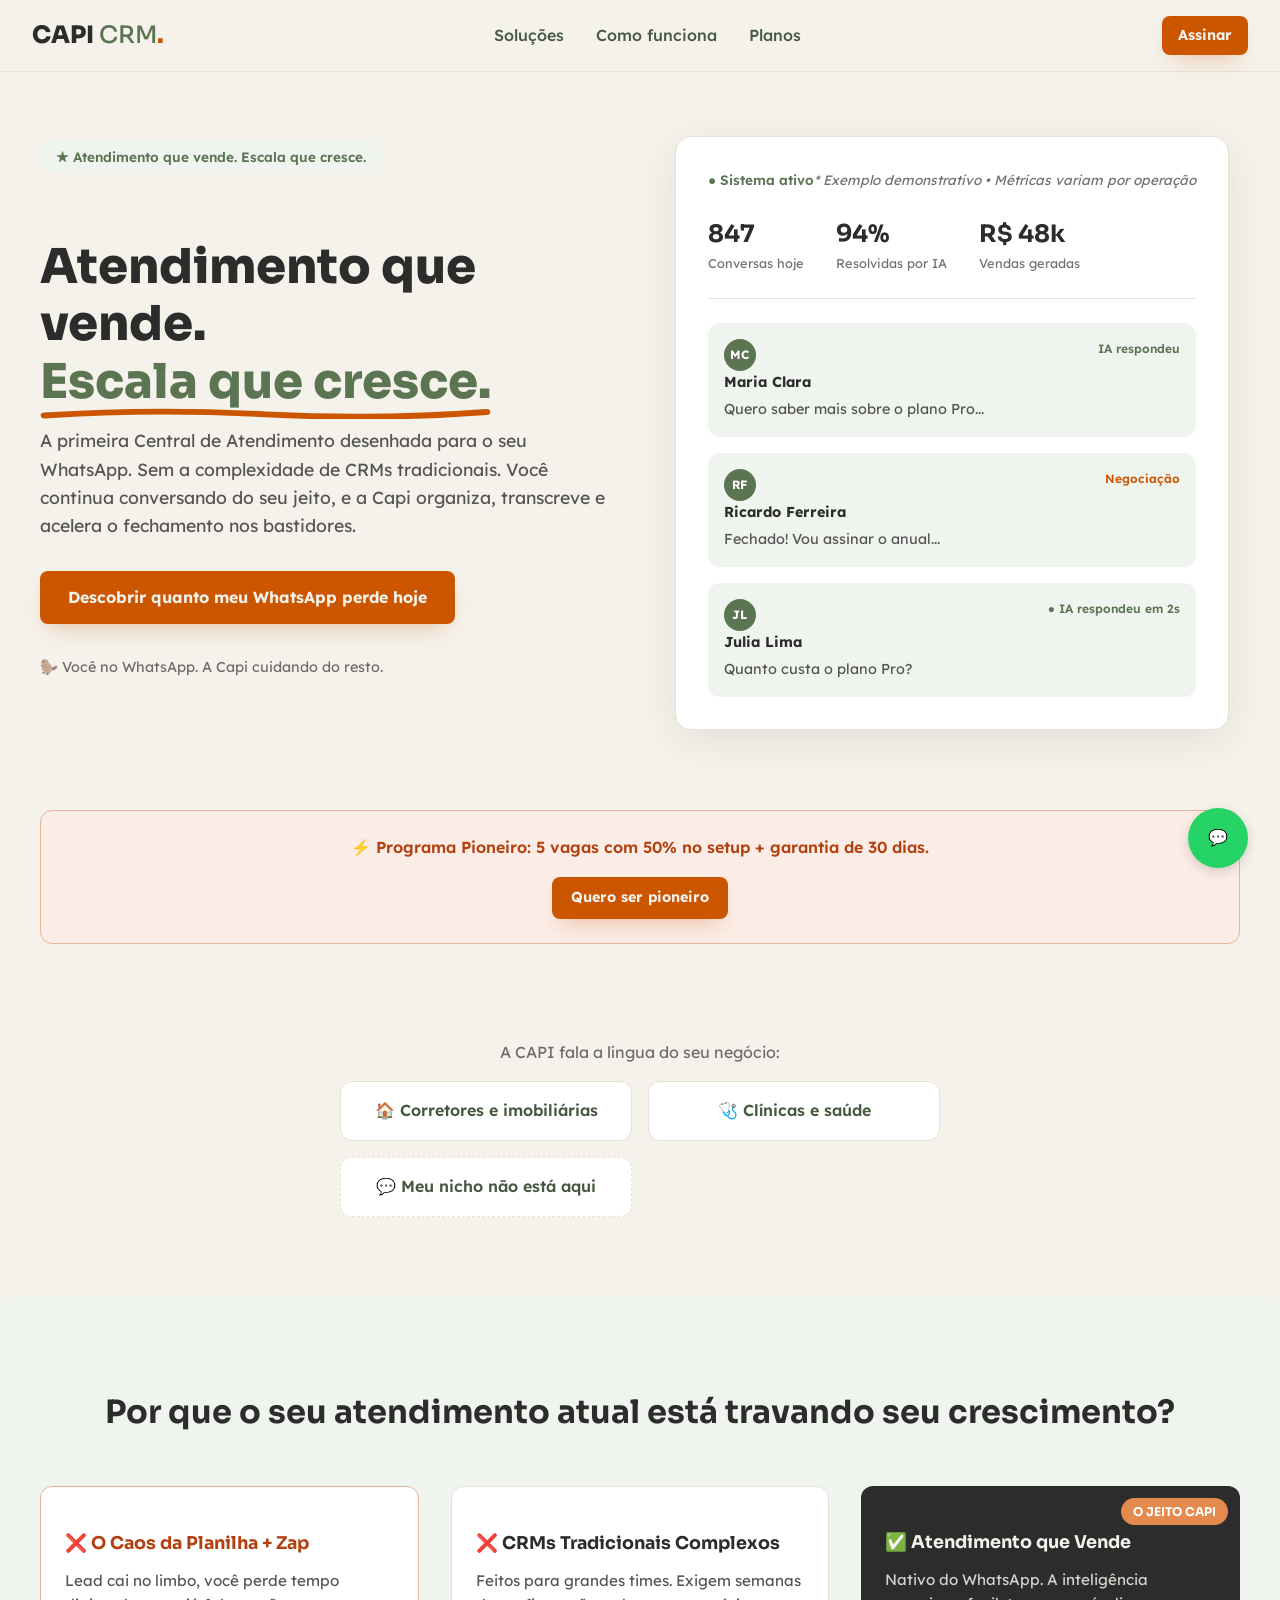
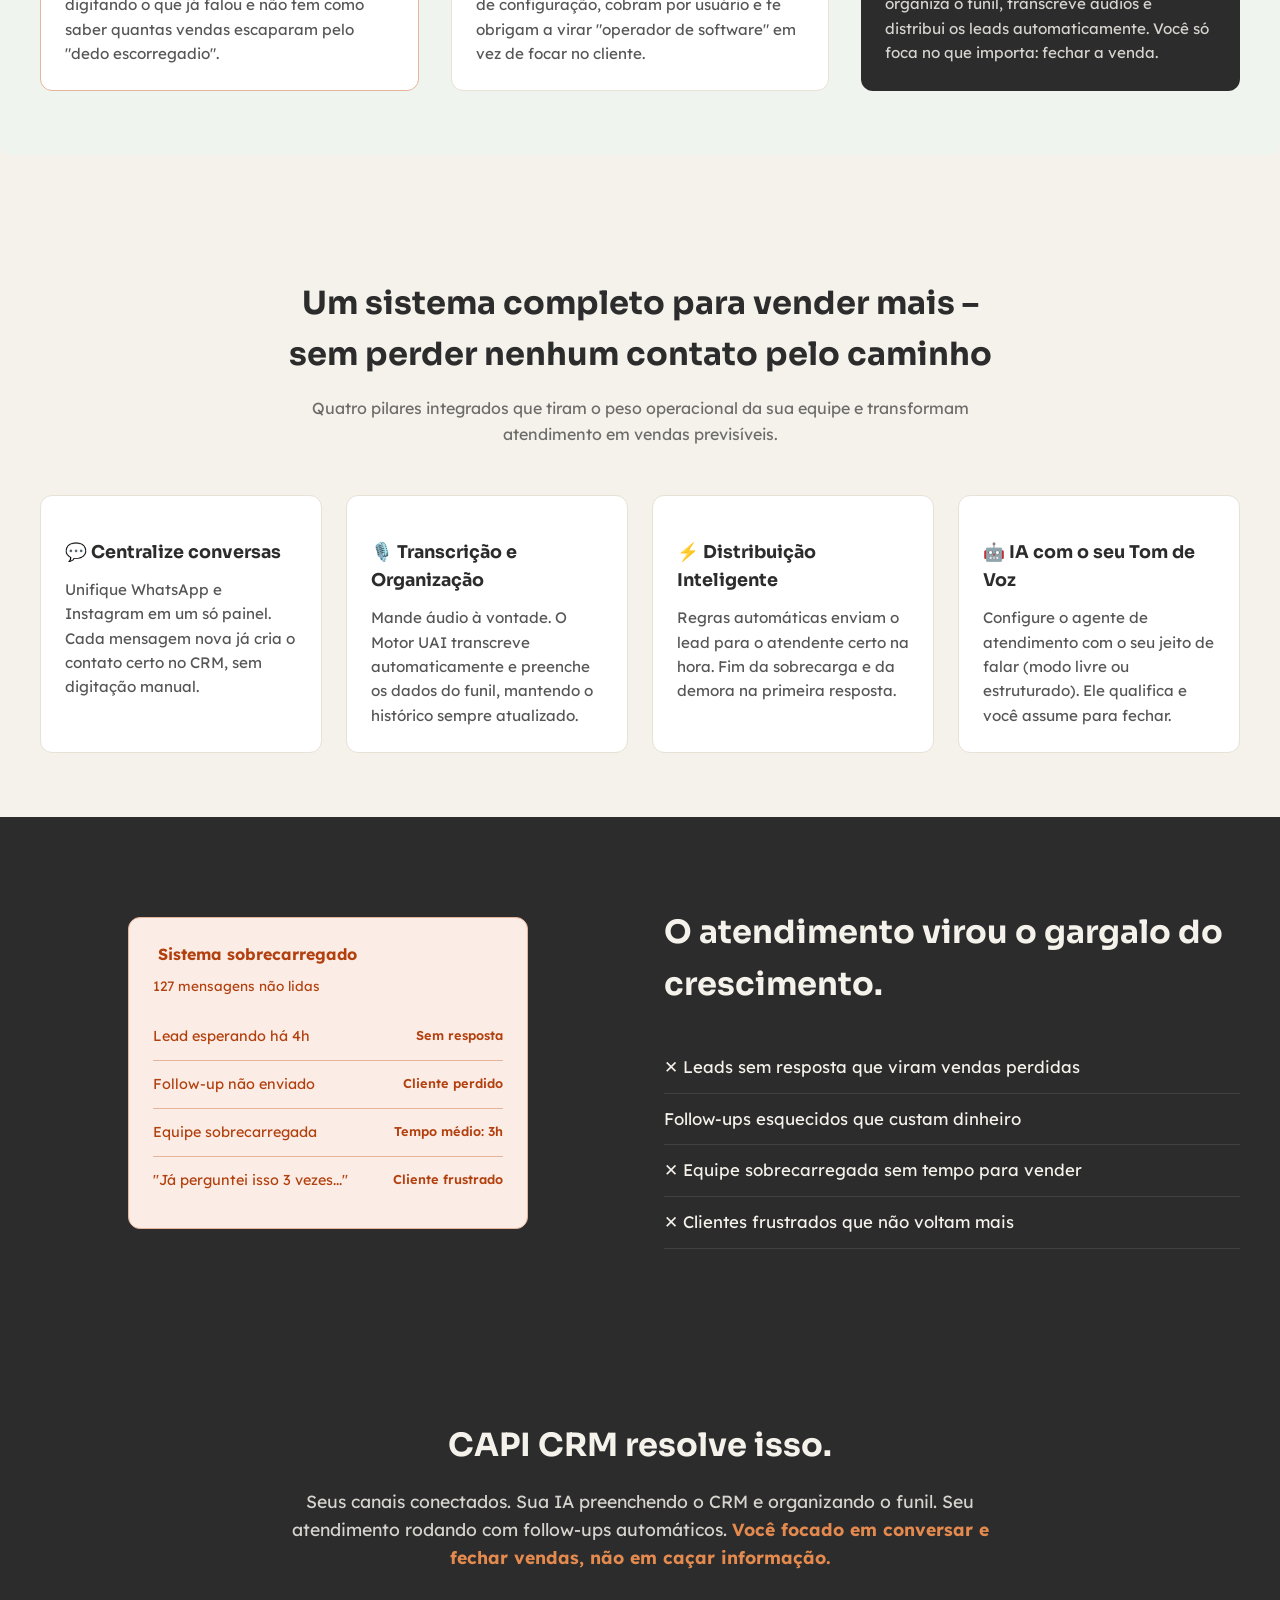
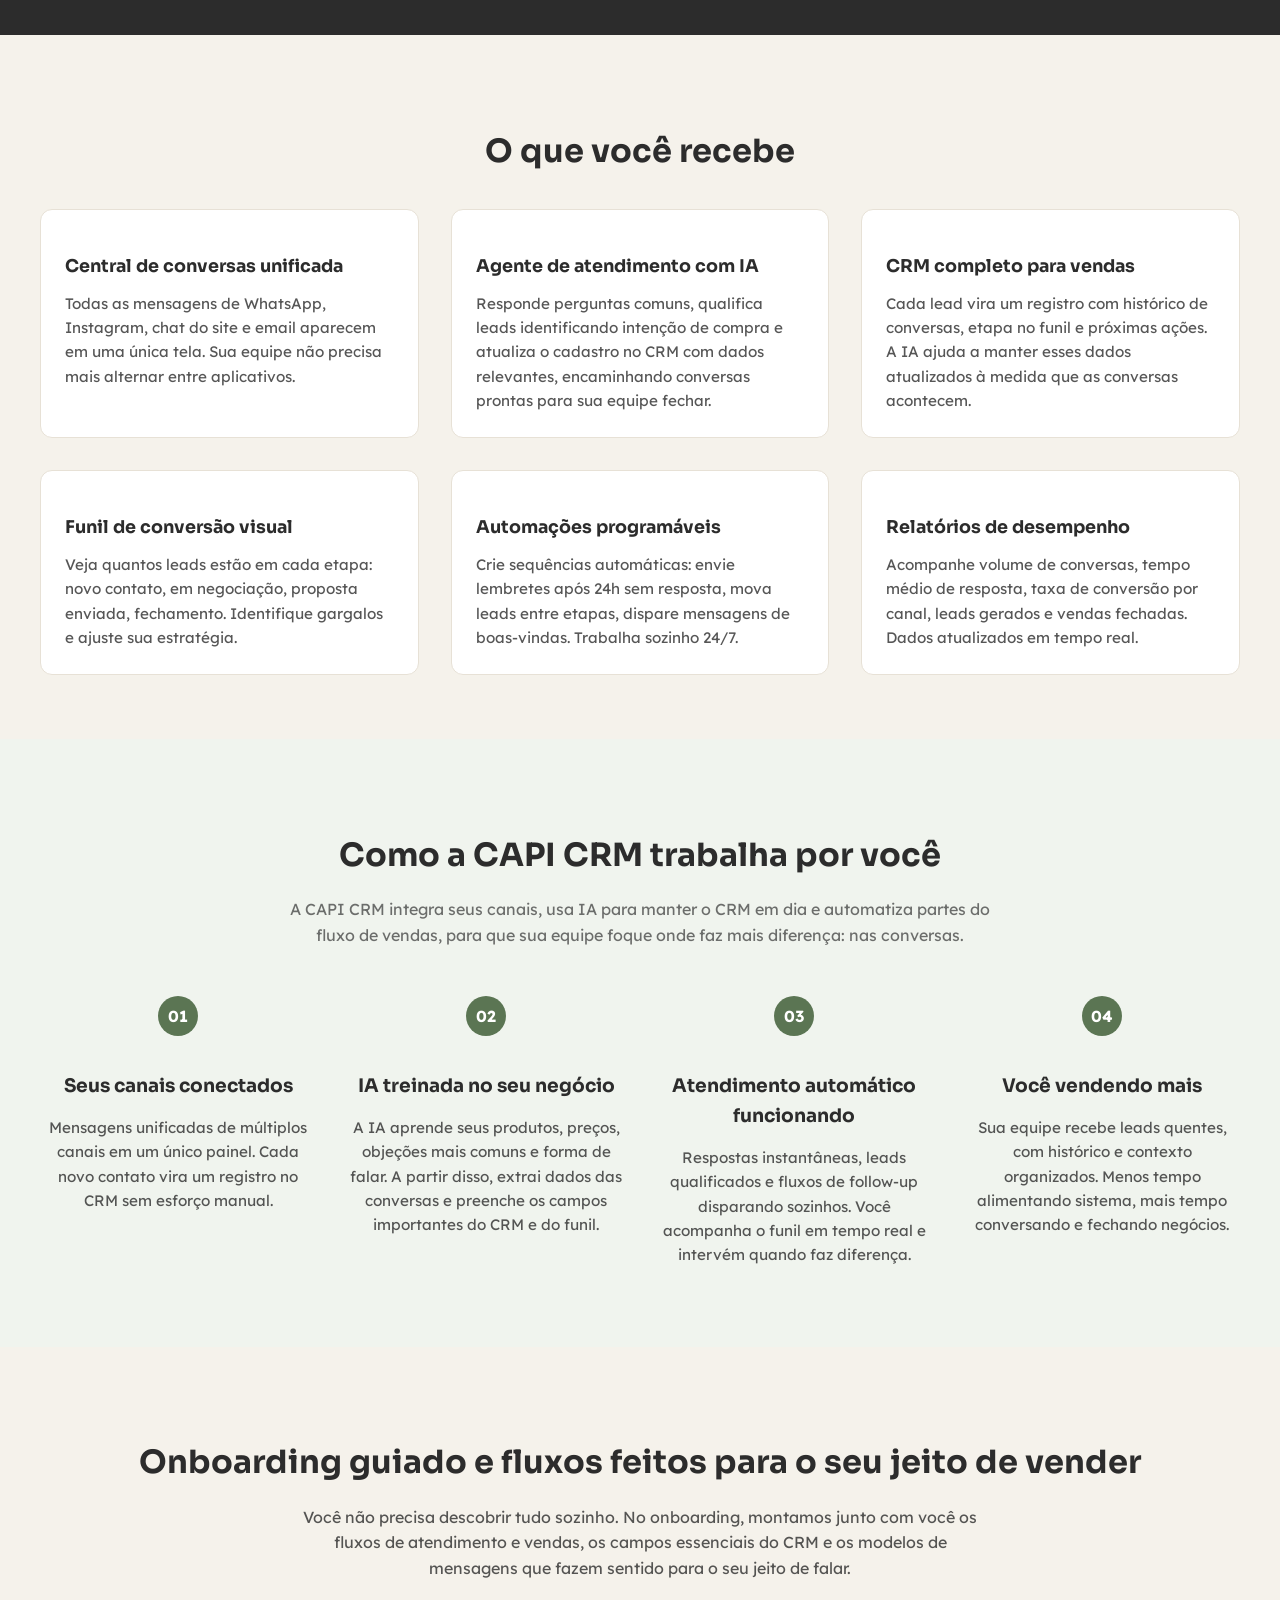
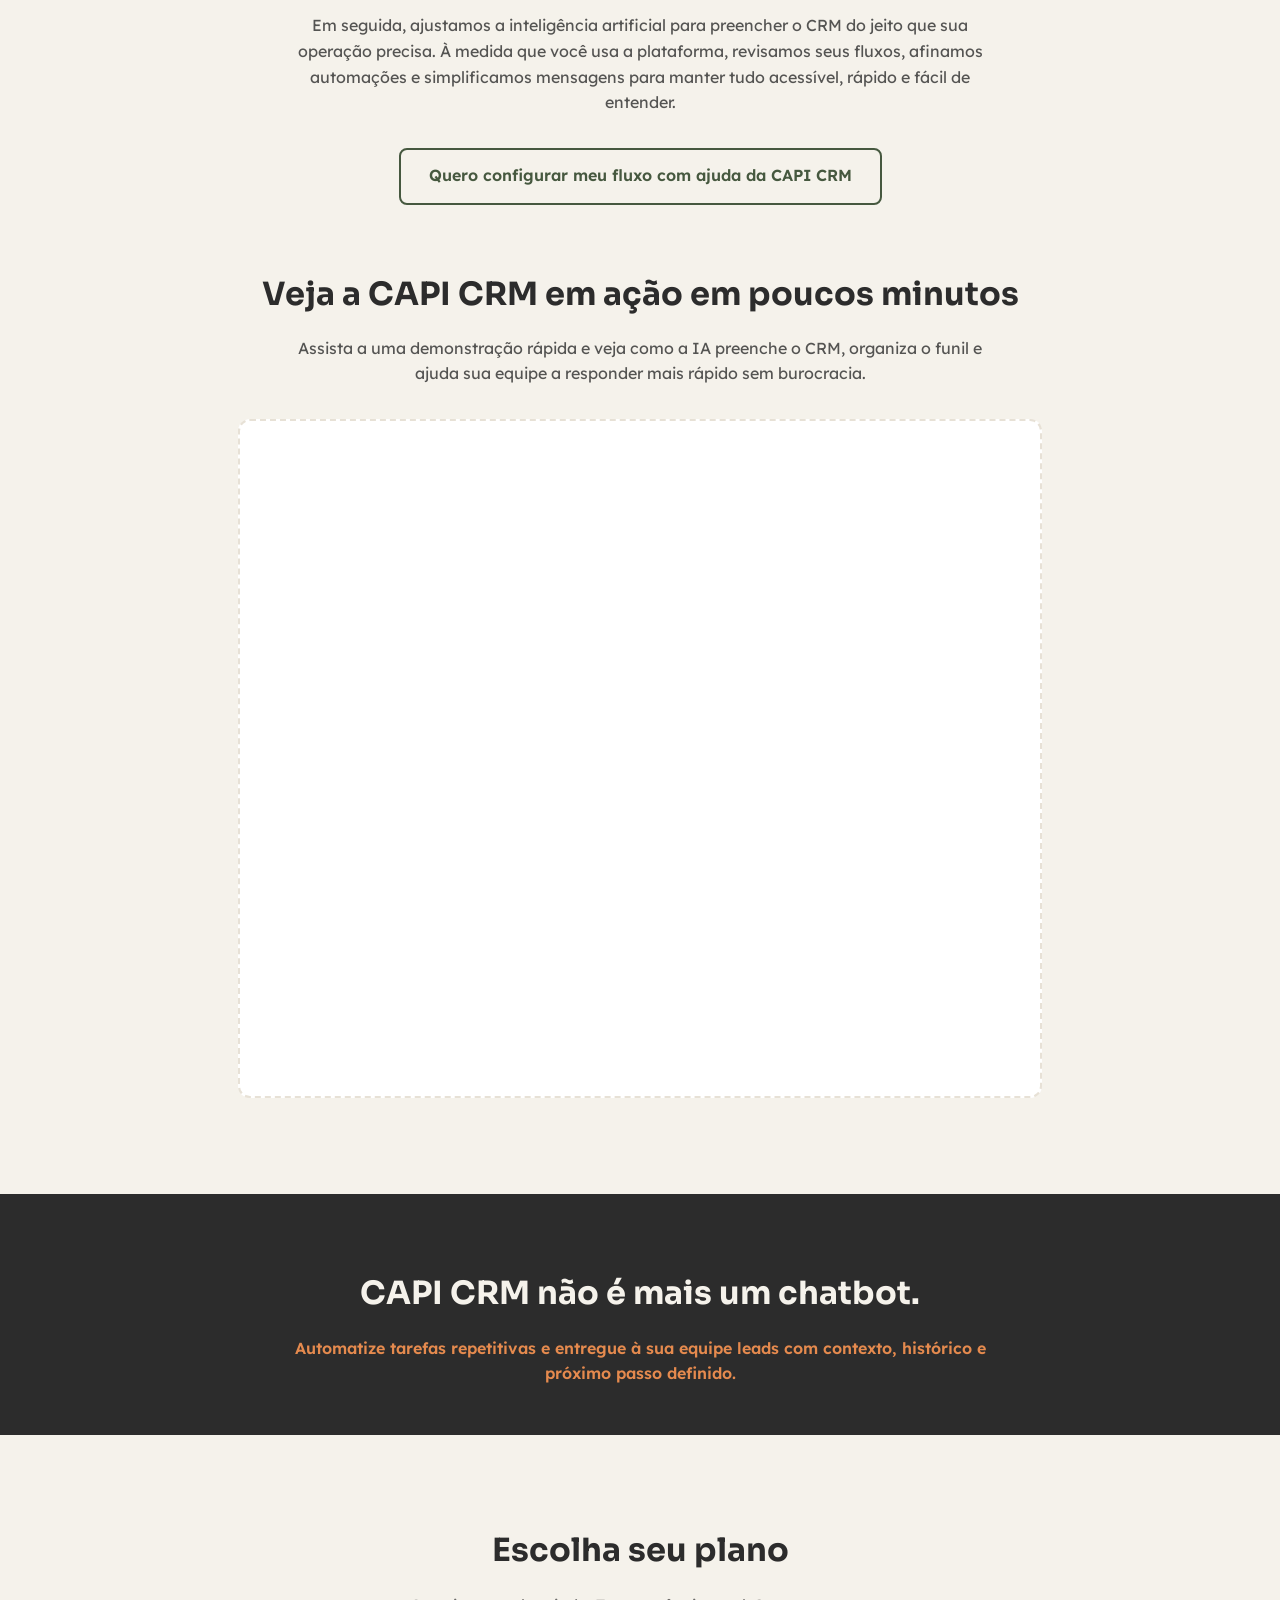
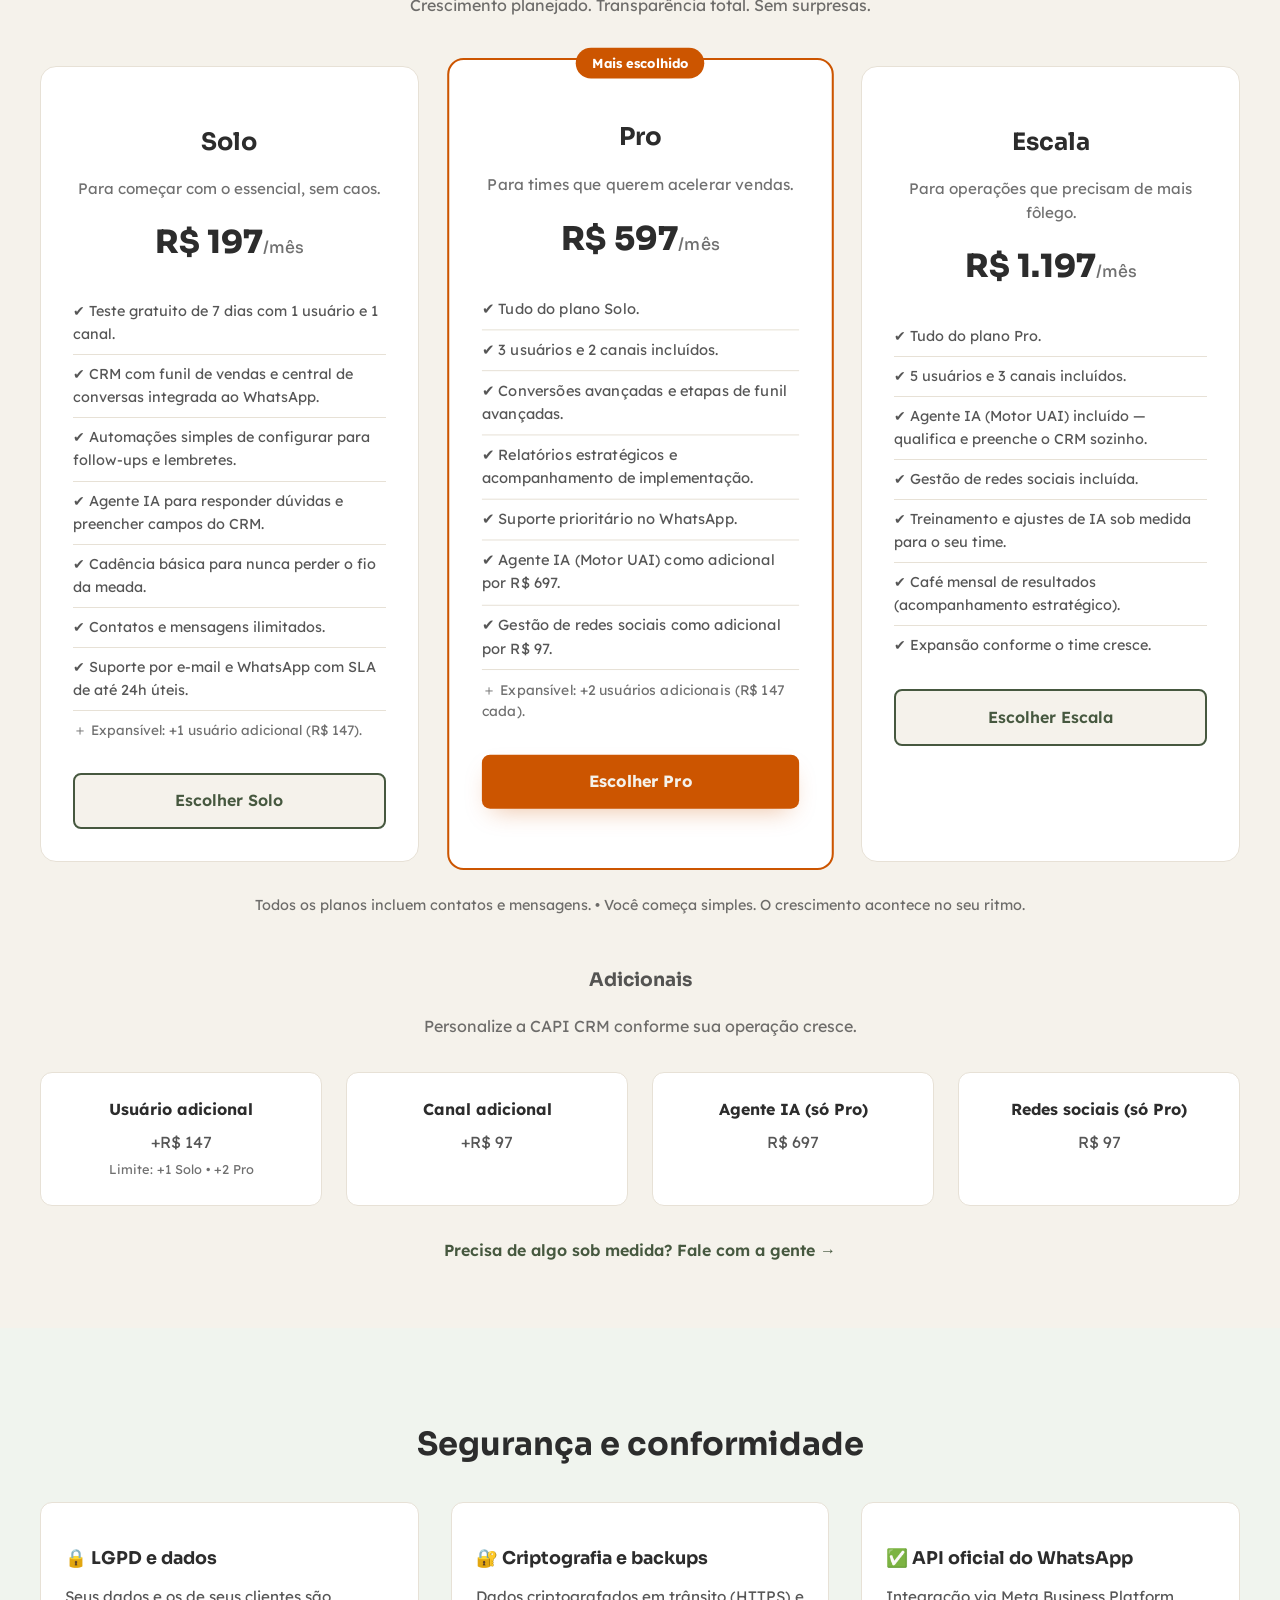
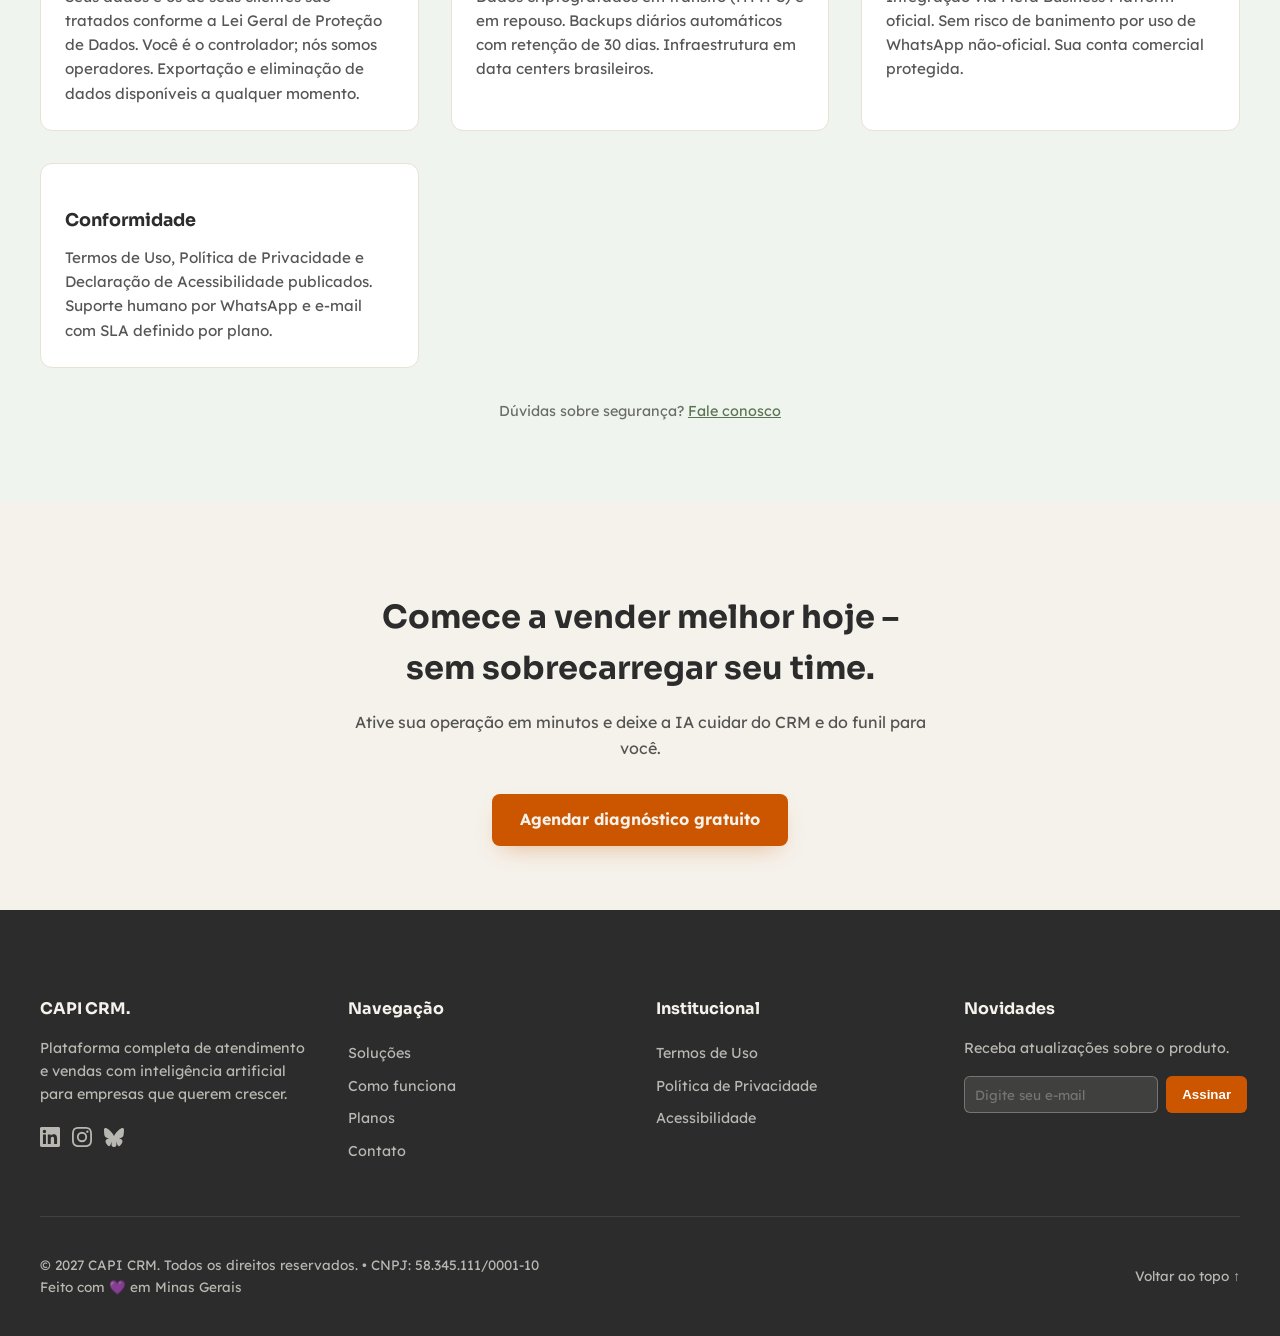
==== commit 5b893930: "Update index.html" ====
--- a/index.html
+++ b/index.html
@@ -476,14 +476,14 @@
                 </div>
             </div>
             <div class="footer-bottom">
-                <p>© 2026 CAPI CRM. Todos os direitos reservados. • CNPJ: 58.345.111/0001-10<br>Feito com <span id="mineiro-icon">💜</span> em Minas Gerais</p>
+                <p>© 2027 CAPI CRM. Todos os direitos reservados. • CNPJ: 58.345.111/0001-10<br>Feito com <span id="mineiro-icon">💜</span> em Minas Gerais</p>
                 <a href="#top">Voltar ao topo ↑</a>
             </div>
         </div>
     </footer>
 
     <!-- WhatsApp Flutuante -->
-    <a href="https://wa.me/5531984470001" class="whats-flutuante" target="_blank" aria-label="Fale conosco no WhatsApp">
+    <a href="https://wa.me/5531992488696" class="whats-flutuante" target="_blank" aria-label="Fale conosco no WhatsApp">
         💬
     </a>
 
--- a/style.css
+++ b/style.css
@@ -221,6 +221,27 @@
     background: var(--card-bg); border: 2px dashed var(--border-soft); border-radius: 12px;
     padding: 4rem 2rem; margin-top: 2rem; color: var(--text-soft); font-size: 1.1rem;
 }
+.video-wrapper {
+  position: relative;
+  width: 100%;
+  max-width: 800px;
+  margin: 2rem auto;
+  padding-bottom: 56.25%; /* 16:9 aspect ratio */
+  height: 0;
+  overflow: hidden;
+  border-radius: 12px;
+  background: var(--card-bg);
+  border: 2px dashed var(--border-soft);
+}
+
+.video-wrapper iframe {
+  position: absolute;
+  top: 0;
+  left: 0;
+  width: 100%;
+  height: 100%;
+  border: none;
+}
 
 /* PLANOS */
 .card-plano {
